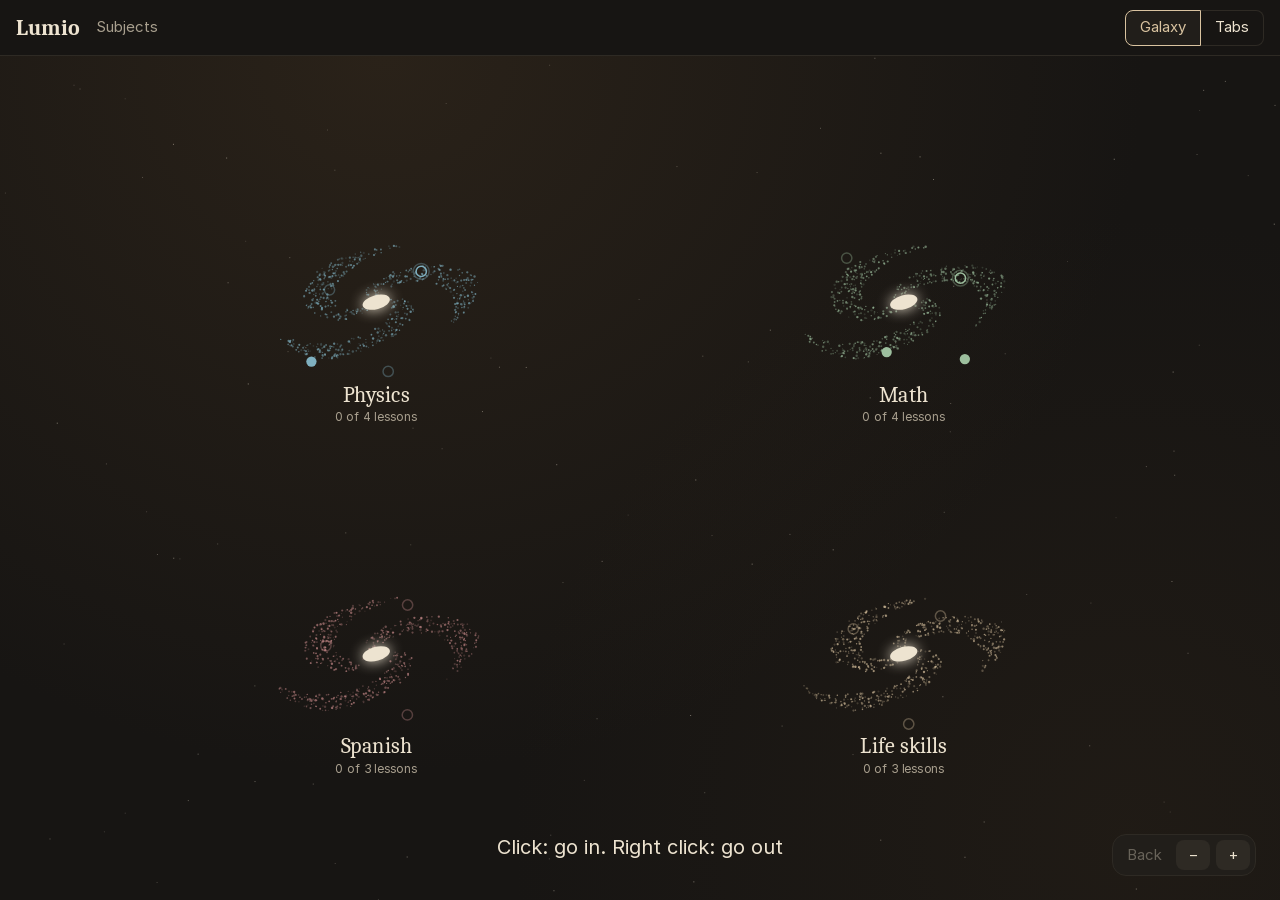
==== v2/index.html @ c0ade32c "v2: video-match galaxy, tabs rows, subject header Galaxy: 650-speck tilted spiral dust, glowing ink " ====
<!doctype html>
<html lang="en">
<head>
<meta charset="utf-8">
<meta name="viewport" content="width=device-width,initial-scale=1">
<title>Lumio</title>
<link rel="preconnect" href="https://fonts.googleapis.com">
<link rel="preconnect" href="https://fonts.gstatic.com" crossorigin>
<link rel="stylesheet" href="https://fonts.googleapis.com/css2?family=Caladea:wght@400;700&family=Inter:wght@400;500;600&display=swap">
<link rel="stylesheet" href="css/tokens.css">
</head>
<body data-view="galaxy">
<header id="bar">
  <span class="word">Lumio</span>
  <button id="back" type="button"></button>
  <span id="crumb"></span>
  <div id="toggle" role="group"><button type="button" data-v="galaxy"></button><button type="button" data-v="tabs"></button></div>
</header>
<main id="main">
  <div id="stage"><canvas id="cv" role="img"></canvas><div id="ghead" hidden></div>
    <div id="ctl"><button id="cback" type="button"></button><button id="zout" type="button">−</button><button id="zin" type="button">+</button></div><div id="hint"></div></div>
  <nav id="tabs"></nav>
  <section id="lesson"></section>
</main>
<nav id="tabbar"></nav>
<script src="js/physics.js"></script>
<script src="js/shell.js"></script>
<script src="js/ui.js"></script>
<script src="js/galaxy.js"></script>
<script src="js/camera.js"></script>
<script src="js/loader.js"></script>
<script src="js/tabs.js"></script>
</body>
</html>
---- v2/css/tokens.css ----
:root{
  --bg:#171513;--card:#211E1A;--line:#2E2A24;--ink:#EDE3D0;--muted:#A89F8E;--tan:#D9C3A0;
  --lumens:#FF6A13;--moon:#A78BFA;
  --bg-hi:#2A2219;--glow:#3A2C1C;
  --physics:#7FB0C0;--math:#9DBF9E;--spanish:#C98B8B;--life:#D9C3A0;
  --r1:8px;--r2:12px;--r3:20px;--t:.3s;
  --head:'Caladea',Georgia,serif;--ui:'Inter',system-ui,-apple-system,'Segoe UI',sans-serif;
  --mono:ui-monospace,'SF Mono',Menlo,Consolas,monospace;
  color-scheme:dark;
}
*{box-sizing:border-box;margin:0}
html,body{height:100%}
body{background:var(--bg);color:var(--ink);font:400 15px/1.5 var(--ui);display:flex;flex-direction:column;overflow:hidden}
button{font:inherit;color:inherit;cursor:pointer}
:focus-visible{outline:2px solid var(--tan);outline-offset:2px}
#bar{height:56px;flex:none;display:flex;align-items:center;gap:12px;padding:0 16px;border-bottom:1px solid var(--line);position:relative;z-index:3;background:var(--bg)}
.word{font:700 22px var(--head);margin-right:4px}
#back,#toggle button{height:36px;padding:0 14px;background:transparent;border:1px solid var(--line);border-radius:var(--r1);color:var(--ink);transition:opacity var(--t)}
#back:disabled{opacity:.35;cursor:default}
#crumb{flex:1;min-width:0;color:var(--muted);white-space:nowrap;overflow:hidden;text-overflow:ellipsis}
#toggle{display:flex}
#toggle button:first-child{border-radius:var(--r1) 0 0 var(--r1)}
#toggle button:last-child{border-radius:0 var(--r1) var(--r1) 0;border-left:0}
#toggle button[aria-pressed=true]{background:var(--card);color:var(--tan);border-color:var(--tan)}
#toggle button[aria-pressed=true]+button{border-left:0}
#main{flex:1;position:relative;min-height:0}
#stage,#tabs,#lesson{position:absolute;inset:0}
#stage{background:radial-gradient(circle at 88% 92%,color-mix(in srgb,var(--glow) 25%,transparent),transparent 45%),radial-gradient(ellipse at 30% 0%,var(--bg-hi),var(--bg) 60%)}
#cv{position:absolute;inset:0;width:100%;height:100%;display:block;transition:opacity .25s}
#hint{position:absolute;left:0;right:0;bottom:40px;text-align:center;color:var(--ink);font-size:20px;line-height:1.3;opacity:0;pointer-events:none;transition:opacity var(--t)}
#hint.on{opacity:1}
#ghead{position:absolute;top:24px;left:80px;right:80px;display:flex;justify-content:space-between;align-items:flex-start;gap:16px;pointer-events:none}
#ghead[hidden],body[data-view=galaxy]:not([data-level=planet]) #back{display:none}
#ghead button{pointer-events:auto}
.head{min-width:0;flex:1}.head small{display:block;color:var(--muted);font-size:14px}
.head h2{font:400 64px/1.1 var(--head);color:var(--c);overflow-wrap:anywhere}
.pbar{width:280px;max-width:100%;height:3px;background:var(--line);border-radius:2px;margin-top:10px}.pbar i{display:block;height:100%;background:var(--c);border-radius:2px}
.cnt{font-size:12px;color:var(--muted);margin-top:8px}
#ctl{position:absolute;right:24px;bottom:24px;display:flex;align-items:center;gap:6px;padding:5px 5px 5px 14px;background:var(--card);border:1px solid var(--line);border-radius:14px}
#ctl button{height:30px;min-width:34px;background:var(--line);border:0;border-radius:var(--r1);color:var(--ink)}
#ctl #cback{background:none;padding:0 8px 0 0;min-width:0}#ctl button:disabled{opacity:.35;cursor:default}
.btn-primary.sm{height:44px;padding:0 18px;font-size:15px;flex:none}
body[data-view=galaxy] #tabs,body[data-view=tabs] #stage{display:none}
#tabs{overflow:auto;padding:24px 16px}
.list{max-width:560px;margin:0 auto;display:flex;flex-direction:column}
.list>h2{font:400 44px var(--head);margin-bottom:12px}
.thead{display:flex;gap:12px;align-items:flex-start;margin-bottom:16px}.thead .head h2{font-size:44px}.thead canvas{width:110px;height:110px;flex:none}
.row{display:flex;align-items:center;gap:14px;height:48px;padding:0 4px;background:none;border:0;border-bottom:1px solid var(--line);border-radius:0;text-align:left;width:100%}
.row.dim{opacity:.4}.row .ix{width:20px;color:var(--muted);font-size:14px}
.row .n{flex:1;font-weight:500;font-size:16px}.row .v{font-size:13px;color:var(--muted)}
.spk{display:flex;gap:3px}.spk svg{width:10px;height:10px;fill:none;stroke:var(--tan);stroke-width:.12}.spk svg.on{fill:var(--tan)}
.list .btn-primary{width:100%;margin-top:20px}
#tabbar{display:none;flex:none;height:56px;padding:6px 8px;gap:4px;border-top:1px solid var(--line)}
#tabbar button{flex:1;background:none;border:0;border-radius:10px;color:var(--muted);font-size:13px}
#tabbar [aria-current=page]{background:var(--card);color:var(--ink)}#tabbar button:disabled{opacity:.4;cursor:default}
#lesson{background:var(--bg);overflow:auto;opacity:0;visibility:hidden;transition:opacity var(--t),visibility 0s var(--t)}
#lesson.on{opacity:1;visibility:visible;transition:opacity var(--t)}
.lesson-in{max-width:560px;margin:0 auto;padding:48px 16px;display:flex;flex-direction:column;gap:20px}
.lesson-in h1{font:400 40px/1.15 var(--head)}
.lesson-in p{color:var(--muted)}
.btn-primary{height:60px;padding:0 28px;background:transparent;border:1px solid var(--c);border-radius:var(--r2);color:var(--c);font-weight:500;font-size:16px;transition:transform .25s,opacity .25s}
.btn-primary:focus-visible{outline-color:var(--c)}
@media (hover:hover){.btn-primary:hover{opacity:.8}}
.btn-primary:active{transform:scale(.98)}
@media (max-width:699px){.word{display:none}.lesson-in h1{font-size:32px}#tabbar{display:flex}#ghead{left:16px;right:16px;flex-direction:column}.head h2{font-size:40px}#hint{font-size:16px;bottom:72px}}
@media (prefers-reduced-motion:reduce){.btn-primary:active{transform:none}}
.lab-cv{display:block;width:100%;height:300px;border:1px solid var(--line);border-radius:var(--r2);background:var(--card);touch-action:none}
.formula{font:700 24px/1.3 var(--head);text-align:center;overflow-wrap:anywhere}
.sl{display:grid;grid-template-columns:24px 1fr 64px;align-items:center;gap:12px;min-height:44px}
.sl b{font:600 15px var(--mono)}.sl output{font:13px var(--mono);color:var(--muted);text-align:right}
.sl input{width:100%;accent-color:var(--c)}
.chips{display:flex;flex-wrap:wrap;gap:8px}
.chip{height:40px;padding:0 14px;background:transparent;border:1px solid var(--line);border-radius:var(--r1);color:var(--ink);transition:opacity .25s}
@media (hover:hover){.chip:hover{opacity:.75}}
.tiles{display:grid;grid-template-columns:1fr 1fr;gap:8px}
.tile{background:var(--card);border:1px solid var(--line);border-radius:var(--r2);padding:10px 12px;min-width:0}
.tile small{display:block;color:var(--muted);font-size:12px}.tile b{font:500 14px var(--mono);overflow-wrap:anywhere}
.quest{padding:12px 14px;border:1px solid var(--line);border-radius:var(--r2);color:var(--muted);transition:color .3s,border-color .3s}
.quest.done{border-color:var(--c);color:var(--c)}
.badge{align-self:center;padding:4px 12px;border:1px solid var(--c);border-radius:var(--r1);color:var(--c);font:500 14px var(--mono);transition:opacity .3s}
.badge:empty{opacity:0}
.eq{font:700 36px/1.2 var(--head);text-align:center;padding:28px 12px;background:var(--card);border:1px solid var(--line);border-radius:var(--r3);overflow-wrap:anywhere}
.eq small{display:block;font:400 15px var(--ui);color:var(--muted);margin-top:10px}
.dots{display:flex;gap:8px;justify-content:center}.dots i{width:10px;height:10px;border-radius:50%;border:1px solid var(--line)}
.dots i.cur{border-color:var(--ink)}.dots i.ok{background:var(--c);border-color:var(--c)}.dots i.no{background:var(--spanish);border-color:var(--spanish)}
.ans{display:flex;gap:8px}.ans input{flex:1;min-width:0;height:48px;padding:0 14px;background:var(--card);border:1px solid var(--line);border-radius:var(--r2);color:var(--ink);font:500 18px var(--mono)}
.fb{min-height:1.5em}.fb.ok{color:var(--c)}.fb.no{color:var(--spanish)}
@font-face{font-family:Caladea;src:url(../fonts/Caladea-Regular.ttf);font-weight:400;font-display:swap}
@font-face{font-family:Caladea;src:url(../fonts/Caladea-Bold.ttf);font-weight:700;font-display:swap}
@font-face{font-family:Inter;src:url(../fonts/Inter-Regular.woff2);font-weight:400;font-display:swap}
@font-face{font-family:Inter;src:url(../fonts/Inter-Medium.woff2);font-weight:500;font-display:swap}
@font-face{font-family:Inter;src:url(../fonts/Inter-SemiBold.woff2);font-weight:600;font-display:swap}
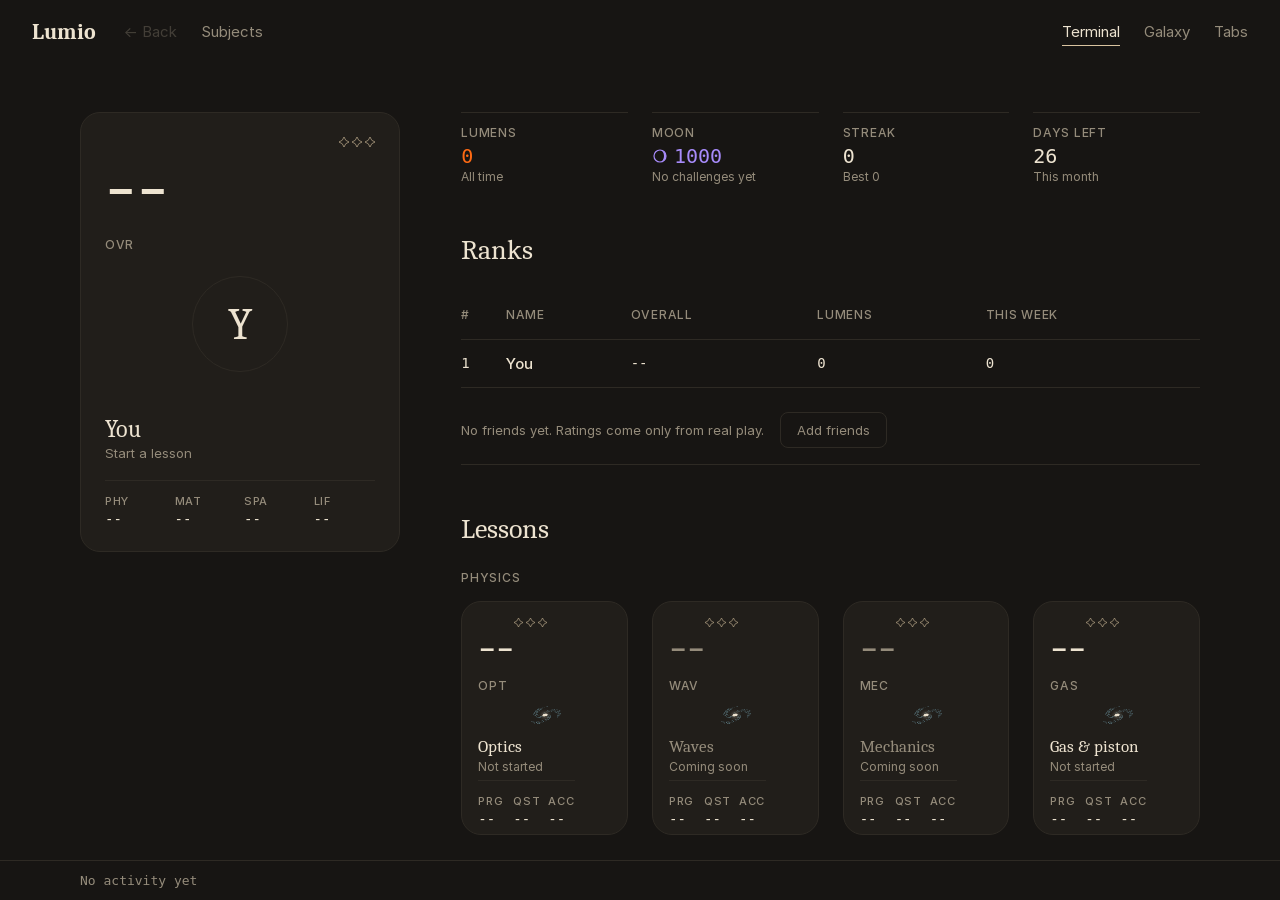
==== commit 3a53e707: "v2: terminal view + real-play ratings (lumio2_stats, ctx.report/award in 5 lessons) Co-Authored-By: " ====
--- a/v2/index.html
+++ b/v2/index.html
@@ -9,17 +9,18 @@
 <link rel="stylesheet" href="https://fonts.googleapis.com/css2?family=Caladea:wght@400;700&family=Inter:wght@400;500;600&display=swap">
 <link rel="stylesheet" href="css/tokens.css">
 </head>
-<body data-view="galaxy">
+<body data-view="terminal">
 <header id="bar">
   <span class="word">Lumio</span>
   <button id="back" type="button"></button>
   <span id="crumb"></span>
-  <div id="toggle" role="group"><button type="button" data-v="galaxy"></button><button type="button" data-v="tabs"></button></div>
+  <div id="toggle" role="group"><button type="button" data-v="terminal"></button><button type="button" data-v="galaxy"></button><button type="button" data-v="tabs"></button></div>
 </header>
 <main id="main">
   <div id="stage"><canvas id="cv" role="img"></canvas><div id="ghead" hidden></div>
     <div id="ctl"><button id="cback" type="button"></button><button id="zout" type="button">−</button><button id="zin" type="button">+</button></div><div id="hint"></div></div>
   <nav id="tabs"></nav>
+  <section id="term"></section>
   <section id="lesson"></section>
 </main>
 <nav id="tabbar"></nav>
@@ -30,5 +31,7 @@
 <script src="js/camera.js"></script>
 <script src="js/loader.js"></script>
 <script src="js/tabs.js"></script>
+<script src="js/rating.js"></script>
+<script src="js/terminal.js"></script>
 </body>
 </html>
--- a/v2/css/tokens.css
+++ b/v2/css/tokens.css
@@ -90,3 +90,99 @@
 @font-face{font-family:Inter;src:url(../fonts/Inter-Regular.woff2);font-weight:400;font-display:swap}
 @font-face{font-family:Inter;src:url(../fonts/Inter-Medium.woff2);font-weight:500;font-display:swap}
 @font-face{font-family:Inter;src:url(../fonts/Inter-SemiBold.woff2);font-weight:600;font-display:swap}
+/* ===== open: borderless chrome, 8/16/24/32/48 scale, hairlines, softer secondary (AA >=4.7:1) ===== */
+:root{--s1:8px;--s2:16px;--s3:24px;--s4:32px;--s5:48px;--muted:#958C7B}
+#bar{height:64px;gap:var(--s3);padding:0 var(--s4);border-bottom:0}
+#back,#toggle button,#ctl button,#tabbar button{height:44px;padding:0;background:none;border:0;border-radius:0;color:var(--muted);transition:color var(--t)}
+#toggle{gap:var(--s3)}
+#toggle button[aria-pressed=true],#tabbar [aria-current=page]{background:none;color:var(--ink);text-decoration:underline 1px var(--tan);text-underline-offset:8px}
+@media (hover:hover){#back:not(:disabled):hover,#toggle button:hover,#ctl button:not(:disabled):hover,#tabbar button:not(:disabled):hover{color:var(--ink)}}
+#ghead{top:var(--s5)}
+.pbar{margin-top:var(--s2)}.cnt{margin-top:var(--s1)}
+#ctl{right:var(--s4);bottom:var(--s4);gap:var(--s3);padding:0;background:none;border:0;border-radius:0;text-shadow:0 0 12px var(--bg)}
+#ctl button{min-width:24px;font-size:20px}#ctl #cback{padding:0;font-size:15px}
+#tabs{padding:var(--s5) var(--s3)}
+.list,.lesson-in{max-width:62ch}
+.list>h2{margin-bottom:var(--s4)}
+.thead{gap:var(--s3);margin-bottom:var(--s4)}
+.row{height:64px;gap:var(--s3);padding:0}
+.row.dim{opacity:1}.row.dim .n{color:var(--muted);font-weight:400}
+.list .btn-primary{margin-top:var(--s5)}
+#tabbar{height:64px;padding:0 var(--s2);gap:var(--s2);border-top:0}
+.lesson-in{padding:var(--s5) var(--s3) 96px;gap:var(--s4)}
+.lab-cv{margin:var(--s2) 0;border:0;border-top:1px solid var(--line);border-bottom:1px solid var(--line);border-radius:0;background:none}
+.sl{gap:var(--s2);min-height:48px}
+.chip{padding:0;border:0;border-bottom:1px solid var(--line);border-radius:0}
+.chips{gap:var(--s1) var(--s3)}
+.tiles{gap:var(--s3) var(--s4)}
+.tile{padding:var(--s1) 0 0;background:none;border:0;border-top:1px solid var(--line);border-radius:0}
+.quest{padding:var(--s1) 0 var(--s1) var(--s2);border:0;border-left:1px solid var(--line);border-radius:0}
+.quest.done{border-left-color:var(--c)}
+.badge{padding:0;border:0}
+.eq{padding:var(--s4) 0;background:none;border:0}
+.ans{gap:var(--s2)}.ans input{padding:0 var(--s1);background:none;border:0;border-bottom:1px solid var(--line);border-radius:0}
+.ans input:focus{border-bottom-color:var(--tan)}
+@media (max-width:699px){#bar{padding:0 var(--s2);gap:var(--s2)}#ghead{top:var(--s3)}#ctl{right:var(--s2);bottom:var(--s2)}#tabs{padding:var(--s4) var(--s2)}.lesson-in{padding:var(--s4) var(--s2) var(--s5)}.row{height:56px}}
+@media (prefers-reduced-motion:reduce){#back,#toggle button,#ctl button,#tabbar button{transition:none}}
+/* ===== terminal: player card, meters, rankings, lesson cards, ticker ===== */
+#term{position:absolute;inset:0;display:none;overflow:auto;flex-direction:column;background:var(--bg);padding:var(--s5) 80px 0}
+body[data-view=terminal] #term{display:flex}
+body[data-view=terminal] #stage,body[data-view=terminal] #tabs{display:none}
+.t-in{width:100%;max-width:1120px;margin:0 auto;display:grid;grid-template-columns:repeat(12,minmax(0,1fr));gap:var(--s3);padding-bottom:var(--s5)}
+.pcard{grid-column:1/5;align-self:start;max-width:320px;height:440px}
+.t-right{grid-column:5/13;min-width:0}
+#term h2{font:400 28px/1.2 var(--head);margin:var(--s5) 0 var(--s3)}
+#term h4,#term small,.ranks th{font:500 12px var(--ui);text-transform:uppercase;letter-spacing:.06em;color:var(--muted)}
+#term h4{margin:var(--s3) 0 var(--s2)}
+.meters{display:grid;grid-template-columns:repeat(4,minmax(0,1fr));gap:var(--s3)}
+.meter{border-top:1px solid var(--line);padding-top:var(--s1);min-width:0}
+.meter b{display:flex;align-items:center;gap:6px;font:500 20px var(--mono);font-variant-numeric:tabular-nums}
+.meter b.lum{color:var(--lumens)}.meter b.moon{color:var(--moon)}
+.meter p{font-size:12px;color:var(--muted)}.mph{width:16px;height:16px}
+.card{position:relative;display:flex;flex-direction:column;background:var(--card);border:1px solid var(--line);border-radius:var(--r3);padding:var(--s3);text-align:left;color:var(--ink);min-width:0}
+.card.t1{border-color:var(--tan)}
+.card.t2{border-color:var(--c);background:color-mix(in srgb,var(--c) 10%,var(--card))}
+.ctop{display:flex;justify-content:space-between;align-items:flex-start}
+.ov b{display:block;font:400 96px/1 var(--head);font-variant-numeric:tabular-nums}
+.ov small{display:block;margin-top:4px}
+.card h3{font:400 24px/1.2 var(--head);overflow-wrap:anywhere;margin-top:auto}
+.csub{font-size:13px;color:var(--muted);min-height:1.5em}
+.cstats{display:grid;grid-template-columns:repeat(3,minmax(0,1fr));gap:var(--s1);border-top:1px solid var(--line);padding-top:var(--s1);margin-top:var(--s2)}
+.pcard .cstats{grid-template-columns:repeat(4,minmax(0,1fr))}
+.cstats small{font-size:11px!important}.cstats b{display:block;font:500 14px var(--mono);font-variant-numeric:tabular-nums}
+.mono{width:96px;height:96px;border-radius:50%;border:1px solid var(--line);display:grid;place-items:center;font:400 44px var(--head);margin:var(--s3) auto}
+.lgrid{display:grid;grid-template-columns:repeat(4,minmax(0,1fr));gap:var(--s3)}
+.lcard{aspect-ratio:200/280;padding:var(--s2);overflow:hidden;cursor:pointer;transition:opacity var(--t),transform .4s}
+.lcard .ov b{font-size:56px}.lcard canvas{width:36px;height:36px;margin:4px auto}
+.lcard h3{font-size:17px}.lcard .csub{font-size:12px}.lcard.lock .ov b,.lcard.lock h3{color:var(--muted)}
+.lcard .cstats{margin-top:4px}.lcard .spk svg{width:9px;height:9px}
+@media (hover:hover){.lcard:hover{opacity:.85}}
+.lcard.pop{animation:pop 1.2s ease-out}
+@keyframes pop{0%{opacity:.4;transform:translateY(8px)}30%{opacity:1;transform:none}}
+.ranks{width:100%;border-collapse:collapse;font-variant-numeric:tabular-nums}
+.ranks th,.ranks td{text-align:left;padding:0 var(--s1) 0 0;height:48px;border-bottom:1px solid var(--line);white-space:nowrap}
+.ranks td{font:400 14px var(--mono)}.ranks td:nth-child(2){font:500 15px var(--ui)}
+.ranks .nof td{white-space:normal;color:var(--muted);font:400 13px var(--ui);padding:var(--s2) 0}
+.ranks .nof span{margin-right:var(--s2)}
+.outline{height:36px;padding:0 var(--s2);background:none;border:1px solid var(--line);border-radius:var(--r1);color:var(--muted);margin-top:var(--s1)}
+.outline:disabled{cursor:default}
+.tick{list-style:none;padding:0;font:400 13px var(--mono);color:var(--muted)}
+#term>.tick{position:sticky;bottom:0;margin:auto -80px 0;height:40px;flex:none;display:flex;align-items:center;gap:var(--s4);padding:0 80px;border-top:1px solid var(--line);background:var(--bg);overflow:hidden;white-space:nowrap}
+#term>.tick li{flex:none;max-width:40%;overflow:hidden;text-overflow:ellipsis}
+.tick-m{display:none}
+@media (max-width:699px){
+ #toggle [data-v=galaxy]{display:none}
+ #term{padding:var(--s3) var(--s2) 96px}
+ .t-in{display:flex;flex-direction:column;padding-bottom:0}
+ .pcard{align-self:stretch;max-width:none;height:200px;display:grid;grid-template-columns:auto 1fr auto;grid-template-rows:auto auto 1fr auto;column-gap:var(--s2);padding:var(--s2)}
+ .pcard .ctop{display:contents}.pcard .ov{grid-row:1/4}.pcard .ov b{font-size:72px}.pcard .spk{grid-column:3;grid-row:1}
+ .pcard .mono{display:none}.pcard h3{grid-column:2;grid-row:1;margin:0;align-self:end}.pcard .csub{grid-column:2/4;grid-row:2}
+ .pcard .cstats{grid-column:1/4;grid-row:4}
+ #term h2{font-size:24px}
+ .meters{grid-template-columns:1fr 1fr;gap:var(--s2) var(--s3)}
+ .tick-m{display:block;margin-top:var(--s3)}.tick-m li{height:40px;line-height:40px;border-bottom:1px solid var(--line);overflow:hidden;text-overflow:ellipsis;white-space:nowrap}
+ #term>.tick{display:none}
+ .ranks th,.ranks td{height:56px}.ranks th{font-size:11px}
+ .lgrid{grid-template-columns:1fr 1fr}
+}
+@media (prefers-reduced-motion:reduce){.lcard{transition:none}.lcard.pop{animation:none}}
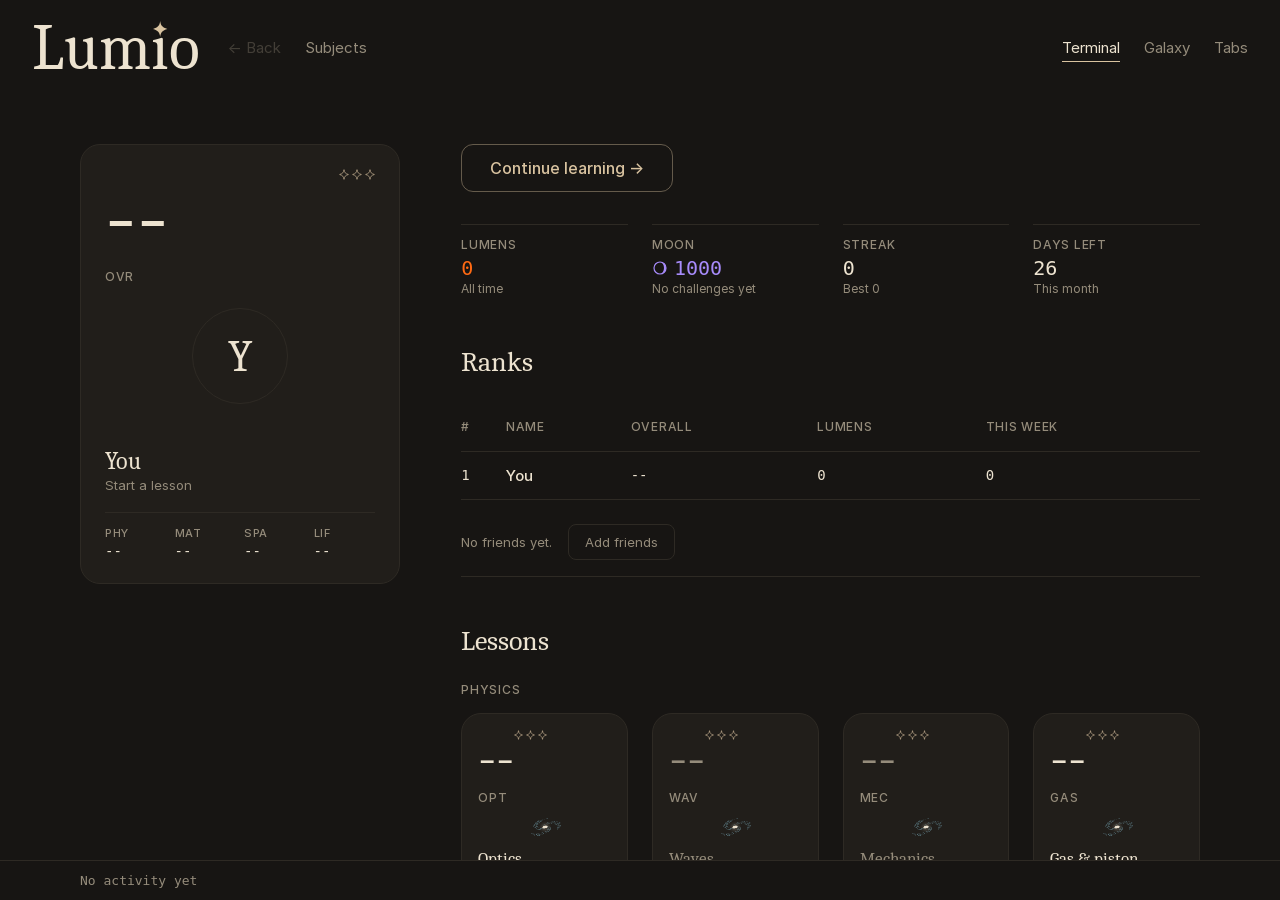
==== commit a2e9caf8: "v2: Caladea wordmark with tan sparkle i-dot, sparkle rating icon, sparkle favicon, Home 'Continue le" ====
--- a/v2/index.html
+++ b/v2/index.html
@@ -4,6 +4,7 @@
 <meta charset="utf-8">
 <meta name="viewport" content="width=device-width,initial-scale=1">
 <title>Lumio</title>
+<link rel="icon" type="image/svg+xml" href="data:image/svg+xml,%3Csvg xmlns=%27http://www.w3.org/2000/svg%27 viewBox=%270 0 64 70%27%3E%3Cpath d=%27M32%204%20C34%2022%2041%2029%2060%2035%20C41%2041%2034%2048%2032%2066%20C30%2048%2023%2041%204%2035%20C23%2029%2030%2022%2032%204%20Z%27 fill=%27%23D9C3A0%27/%3E%3C/svg%3E">
 <link rel="preconnect" href="https://fonts.googleapis.com">
 <link rel="preconnect" href="https://fonts.gstatic.com" crossorigin>
 <link rel="stylesheet" href="https://fonts.googleapis.com/css2?family=Caladea:wght@400;700&family=Inter:wght@400;500;600&display=swap">
@@ -11,7 +12,7 @@
 </head>
 <body data-view="terminal">
 <header id="bar">
-  <span class="word">Lumio</span>
+  <span class="word" role="img" aria-label="Lumio"><span aria-hidden="true">Lum<svg viewBox="0 0 64 70"><path d="M32 4 C34 22 41 29 60 35 C41 41 34 48 32 66 C30 48 23 41 4 35 C23 29 30 22 32 4 Z"/></svg>ıo</span></span>
   <button id="back" type="button"></button>
   <span id="crumb"></span>
   <div id="toggle" role="group"><button type="button" data-v="terminal"></button><button type="button" data-v="galaxy"></button><button type="button" data-v="tabs"></button></div>
--- a/v2/css/tokens.css
+++ b/v2/css/tokens.css
@@ -14,7 +14,8 @@
 button{font:inherit;color:inherit;cursor:pointer}
 :focus-visible{outline:2px solid var(--tan);outline-offset:2px}
 #bar{height:56px;flex:none;display:flex;align-items:center;gap:12px;padding:0 16px;border-bottom:1px solid var(--line);position:relative;z-index:3;background:var(--bg)}
-.word{font:700 22px var(--head);margin-right:4px}
+.word{font:400 64px/1 var(--head);margin-right:4px;white-space:nowrap}
+.word svg{display:inline-block;width:.256em;height:.28em;vertical-align:.483em;margin:0 -.27em 0 .014em;fill:var(--tan)}
 #back,#toggle button{height:36px;padding:0 14px;background:transparent;border:1px solid var(--line);border-radius:var(--r1);color:var(--ink);transition:opacity var(--t)}
 #back:disabled{opacity:.35;cursor:default}
 #crumb{flex:1;min-width:0;color:var(--muted);white-space:nowrap;overflow:hidden;text-overflow:ellipsis}
@@ -48,7 +49,7 @@
 .row{display:flex;align-items:center;gap:14px;height:48px;padding:0 4px;background:none;border:0;border-bottom:1px solid var(--line);border-radius:0;text-align:left;width:100%}
 .row.dim{opacity:.4}.row .ix{width:20px;color:var(--muted);font-size:14px}
 .row .n{flex:1;font-weight:500;font-size:16px}.row .v{font-size:13px;color:var(--muted)}
-.spk{display:flex;gap:3px}.spk svg{width:10px;height:10px;fill:none;stroke:var(--tan);stroke-width:.12}.spk svg.on{fill:var(--tan)}
+.spk{display:flex;gap:3px}.spk svg{width:10px;height:11px;fill:none;stroke:var(--tan);stroke-width:4}.spk svg.on{fill:var(--tan)}
 .list .btn-primary{width:100%;margin-top:20px}
 #tabbar{display:none;flex:none;height:56px;padding:6px 8px;gap:4px;border-top:1px solid var(--line)}
 #tabbar button{flex:1;background:none;border:0;border-radius:10px;color:var(--muted);font-size:13px}
@@ -62,7 +63,7 @@
 .btn-primary:focus-visible{outline-color:var(--c)}
 @media (hover:hover){.btn-primary:hover{opacity:.8}}
 .btn-primary:active{transform:scale(.98)}
-@media (max-width:699px){.word{display:none}.lesson-in h1{font-size:32px}#tabbar{display:flex}#ghead{left:16px;right:16px;flex-direction:column}.head h2{font-size:40px}#hint{font-size:16px;bottom:72px}}
+@media (max-width:699px){.word{font-size:36px}.lesson-in h1{font-size:32px}#tabbar{display:flex}#ghead{left:16px;right:16px;flex-direction:column}.head h2{font-size:40px}#hint{font-size:16px;bottom:72px}}
 @media (prefers-reduced-motion:reduce){.btn-primary:active{transform:none}}
 .lab-cv{display:block;width:100%;height:300px;border:1px solid var(--line);border-radius:var(--r2);background:var(--card);touch-action:none}
 .formula{font:700 24px/1.3 var(--head);text-align:center;overflow-wrap:anywhere}
@@ -92,7 +93,7 @@
 @font-face{font-family:Inter;src:url(../fonts/Inter-SemiBold.woff2);font-weight:600;font-display:swap}
 /* ===== open: borderless chrome, 8/16/24/32/48 scale, hairlines, softer secondary (AA >=4.7:1) ===== */
 :root{--s1:8px;--s2:16px;--s3:24px;--s4:32px;--s5:48px;--muted:#958C7B}
-#bar{height:64px;gap:var(--s3);padding:0 var(--s4);border-bottom:0}
+#bar{height:96px;gap:var(--s3);padding:0 var(--s4);border-bottom:0}
 #back,#toggle button,#ctl button,#tabbar button{height:44px;padding:0;background:none;border:0;border-radius:0;color:var(--muted);transition:color var(--t)}
 #toggle{gap:var(--s3)}
 #toggle button[aria-pressed=true],#tabbar [aria-current=page]{background:none;color:var(--ink);text-decoration:underline 1px var(--tan);text-underline-offset:8px}
@@ -119,10 +120,12 @@
 .quest{padding:var(--s1) 0 var(--s1) var(--s2);border:0;border-left:1px solid var(--line);border-radius:0}
 .quest.done{border-left-color:var(--c)}
 .badge{padding:0;border:0}
+.btn-primary{height:48px;border-color:color-mix(in srgb,var(--c) 40%,transparent)}
+.t-right>.btn-primary{margin-bottom:var(--s4)}
 .eq{padding:var(--s4) 0;background:none;border:0}
 .ans{gap:var(--s2)}.ans input{padding:0 var(--s1);background:none;border:0;border-bottom:1px solid var(--line);border-radius:0}
 .ans input:focus{border-bottom-color:var(--tan)}
-@media (max-width:699px){#bar{padding:0 var(--s2);gap:var(--s2)}#ghead{top:var(--s3)}#ctl{right:var(--s2);bottom:var(--s2)}#tabs{padding:var(--s4) var(--s2)}.lesson-in{padding:var(--s4) var(--s2) var(--s5)}.row{height:56px}}
+@media (max-width:699px){#bar{height:64px;padding:0 var(--s2);gap:var(--s2)}#ghead{top:var(--s3)}#ctl{right:var(--s2);bottom:var(--s2)}#tabs{padding:var(--s4) var(--s2)}.lesson-in{padding:var(--s4) var(--s2) var(--s5)}.row{height:56px}}
 @media (prefers-reduced-motion:reduce){#back,#toggle button,#ctl button,#tabbar button{transition:none}}
 /* ===== terminal: player card, meters, rankings, lesson cards, ticker ===== */
 #term{position:absolute;inset:0;display:none;overflow:auto;flex-direction:column;background:var(--bg);padding:var(--s5) 80px 0}
@@ -155,7 +158,7 @@
 .lcard{aspect-ratio:200/280;padding:var(--s2);overflow:hidden;cursor:pointer;transition:opacity var(--t),transform .4s}
 .lcard .ov b{font-size:56px}.lcard canvas{width:36px;height:36px;margin:4px auto}
 .lcard h3{font-size:17px}.lcard .csub{font-size:12px}.lcard.lock .ov b,.lcard.lock h3{color:var(--muted)}
-.lcard .cstats{margin-top:4px}.lcard .spk svg{width:9px;height:9px}
+.lcard .cstats{margin-top:4px}.lcard .spk svg{width:9px;height:10px}
 @media (hover:hover){.lcard:hover{opacity:.85}}
 .lcard.pop{animation:pop 1.2s ease-out}
 @keyframes pop{0%{opacity:.4;transform:translateY(8px)}30%{opacity:1;transform:none}}
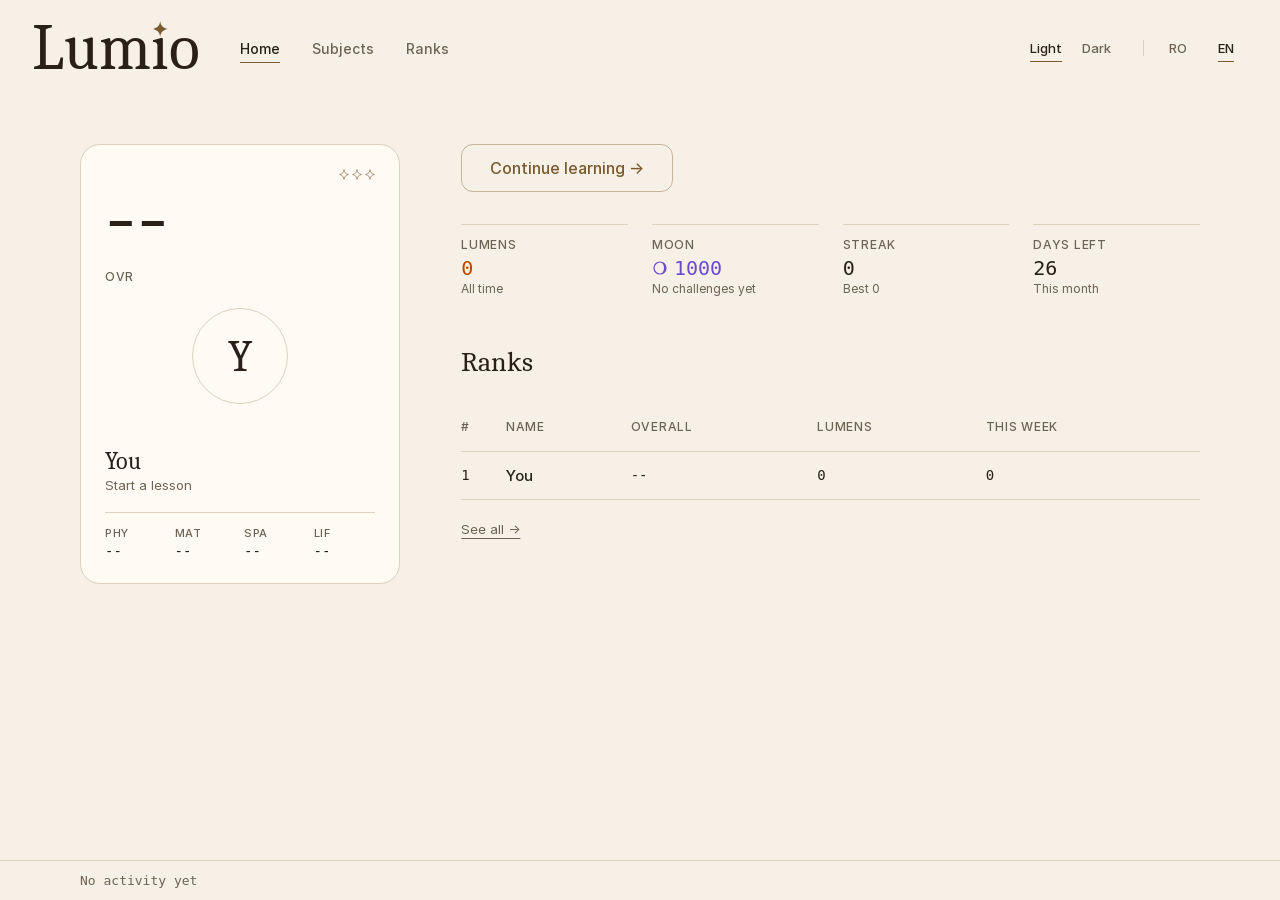
==== commit da264789: "v2 nav+themes: Home | Subjects | Ranks tabs, text toggles Galaxy/Tabs, Light/Dark, RO/EN saved (lumi" ====
--- a/v2/index.html
+++ b/v2/index.html
@@ -5,23 +5,29 @@
 <meta name="viewport" content="width=device-width,initial-scale=1">
 <title>Lumio</title>
 <link rel="icon" type="image/svg+xml" href="data:image/svg+xml,%3Csvg xmlns=%27http://www.w3.org/2000/svg%27 viewBox=%270 0 64 70%27%3E%3Cpath d=%27M32%204%20C34%2022%2041%2029%2060%2035%20C41%2041%2034%2048%2032%2066%20C30%2048%2023%2041%204%2035%20C23%2029%2030%2022%2032%204%20Z%27 fill=%27%23D9C3A0%27/%3E%3C/svg%3E">
+<script>try{var t=localStorage.getItem('lumio2_theme'),g=localStorage.getItem('lumio2_lang');if(t==='light'||t==='dark')document.documentElement.dataset.theme=t;if(g==='ro'||g==='en')document.documentElement.lang=g}catch(e){}</script>
 <link rel="preconnect" href="https://fonts.googleapis.com">
 <link rel="preconnect" href="https://fonts.gstatic.com" crossorigin>
 <link rel="stylesheet" href="https://fonts.googleapis.com/css2?family=Caladea:wght@400;700&family=Inter:wght@400;500;600&display=swap">
 <link rel="stylesheet" href="css/tokens.css">
 </head>
-<body data-view="terminal">
+<body data-tab="home" data-view="galaxy">
 <header id="bar">
   <span class="word" role="img" aria-label="Lumio"><span aria-hidden="true">Lum<svg viewBox="0 0 64 70"><path d="M32 4 C34 22 41 29 60 35 C41 41 34 48 32 66 C30 48 23 41 4 35 C23 29 30 22 32 4 Z"/></svg>ıo</span></span>
   <button id="back" type="button"></button>
   <span id="crumb"></span>
-  <div id="toggle" role="group"><button type="button" data-v="terminal"></button><button type="button" data-v="galaxy"></button><button type="button" data-v="tabs"></button></div>
+  <nav id="top"><button type="button" data-t="home"></button><button type="button" data-t="subjects"></button><button type="button" data-t="ranks"></button></nav>
+  <span class="sp"></span>
+  <div id="gview" class="grp" role="group"><button type="button" data-v="galaxy"></button><button type="button" data-v="tabs"></button></div>
+  <div id="gtheme" class="grp" role="group"><button type="button" data-th="light"></button><button type="button" data-th="dark"></button></div>
+  <div id="glang" class="grp" role="group"><button type="button" data-lg="ro">RO</button><button type="button" data-lg="en">EN</button></div>
 </header>
 <main id="main">
   <div id="stage"><canvas id="cv" role="img"></canvas><div id="ghead" hidden></div>
     <div id="ctl"><button id="cback" type="button"></button><button id="zout" type="button">−</button><button id="zin" type="button">+</button></div><div id="hint"></div></div>
   <nav id="tabs"></nav>
   <section id="term"></section>
+  <section id="ranks"></section>
   <section id="lesson"></section>
 </main>
 <nav id="tabbar"></nav>
--- a/v2/css/tokens.css
+++ b/v2/css/tokens.css
@@ -1,6 +1,7 @@
 :root{
   --bg:#171513;--card:#211E1A;--line:#2E2A24;--ink:#EDE3D0;--muted:#A89F8E;--tan:#D9C3A0;
-  --lumens:#FF6A13;--moon:#A78BFA;
+  --lumens:#FF6A13;--moon:#A78BFA;--lumens-text:#FF6A13;--moon-text:#A78BFA;
+  --sky:#EDE3D0;--sky-a:1;--core-glow:#EDE3D0;
   --bg-hi:#2A2219;--glow:#3A2C1C;
   --physics:#7FB0C0;--math:#9DBF9E;--spanish:#C98B8B;--life:#D9C3A0;
   --r1:8px;--r2:12px;--r3:20px;--t:.3s;
@@ -16,14 +17,9 @@
 #bar{height:56px;flex:none;display:flex;align-items:center;gap:12px;padding:0 16px;border-bottom:1px solid var(--line);position:relative;z-index:3;background:var(--bg)}
 .word{font:400 64px/1 var(--head);margin-right:4px;white-space:nowrap}
 .word svg{display:inline-block;width:.256em;height:.28em;vertical-align:.483em;margin:0 -.27em 0 .014em;fill:var(--tan)}
-#back,#toggle button{height:36px;padding:0 14px;background:transparent;border:1px solid var(--line);border-radius:var(--r1);color:var(--ink);transition:opacity var(--t)}
+#back{height:36px;padding:0 14px;background:transparent;border:1px solid var(--line);border-radius:var(--r1);color:var(--ink);transition:opacity var(--t)}
 #back:disabled{opacity:.35;cursor:default}
 #crumb{flex:1;min-width:0;color:var(--muted);white-space:nowrap;overflow:hidden;text-overflow:ellipsis}
-#toggle{display:flex}
-#toggle button:first-child{border-radius:var(--r1) 0 0 var(--r1)}
-#toggle button:last-child{border-radius:0 var(--r1) var(--r1) 0;border-left:0}
-#toggle button[aria-pressed=true]{background:var(--card);color:var(--tan);border-color:var(--tan)}
-#toggle button[aria-pressed=true]+button{border-left:0}
 #main{flex:1;position:relative;min-height:0}
 #stage,#tabs,#lesson{position:absolute;inset:0}
 #stage{background:radial-gradient(circle at 88% 92%,color-mix(in srgb,var(--glow) 25%,transparent),transparent 45%),radial-gradient(ellipse at 30% 0%,var(--bg-hi),var(--bg) 60%)}
@@ -94,10 +90,9 @@
 /* ===== open: borderless chrome, 8/16/24/32/48 scale, hairlines, softer secondary (AA >=4.7:1) ===== */
 :root{--s1:8px;--s2:16px;--s3:24px;--s4:32px;--s5:48px;--muted:#958C7B}
 #bar{height:96px;gap:var(--s3);padding:0 var(--s4);border-bottom:0}
-#back,#toggle button,#ctl button,#tabbar button{height:44px;padding:0;background:none;border:0;border-radius:0;color:var(--muted);transition:color var(--t)}
-#toggle{gap:var(--s3)}
-#toggle button[aria-pressed=true],#tabbar [aria-current=page]{background:none;color:var(--ink);text-decoration:underline 1px var(--tan);text-underline-offset:8px}
-@media (hover:hover){#back:not(:disabled):hover,#toggle button:hover,#ctl button:not(:disabled):hover,#tabbar button:not(:disabled):hover{color:var(--ink)}}
+#back,#bar .grp button,#top button,#ctl button,#tabbar button{height:44px;padding:0;background:none;border:0;border-radius:0;color:var(--muted);transition:color var(--t)}
+#bar .grp button[aria-pressed=true],#top [aria-current=page],#tabbar [aria-current=page]{background:none;color:var(--ink);text-decoration:underline 1px var(--tan);text-underline-offset:8px}
+@media (hover:hover){#back:not(:disabled):hover,#bar .grp button:hover,#top button:hover,#ctl button:not(:disabled):hover,#tabbar button:not(:disabled):hover{color:var(--ink)}}
 #ghead{top:var(--s5)}
 .pbar{margin-top:var(--s2)}.cnt{margin-top:var(--s1)}
 #ctl{right:var(--s4);bottom:var(--s4);gap:var(--s3);padding:0;background:none;border:0;border-radius:0;text-shadow:0 0 12px var(--bg)}
@@ -111,26 +106,16 @@
 .list .btn-primary{margin-top:var(--s5)}
 #tabbar{height:64px;padding:0 var(--s2);gap:var(--s2);border-top:0}
 .lesson-in{padding:var(--s5) var(--s3) 96px;gap:var(--s4)}
-.lab-cv{margin:var(--s2) 0;border:0;border-top:1px solid var(--line);border-bottom:1px solid var(--line);border-radius:0;background:none}
-.sl{gap:var(--s2);min-height:48px}
 .chip{padding:0;border:0;border-bottom:1px solid var(--line);border-radius:0}
 .chips{gap:var(--s1) var(--s3)}
-.tiles{gap:var(--s3) var(--s4)}
-.tile{padding:var(--s1) 0 0;background:none;border:0;border-top:1px solid var(--line);border-radius:0}
-.quest{padding:var(--s1) 0 var(--s1) var(--s2);border:0;border-left:1px solid var(--line);border-radius:0}
-.quest.done{border-left-color:var(--c)}
-.badge{padding:0;border:0}
 .btn-primary{height:48px;border-color:color-mix(in srgb,var(--c) 40%,transparent)}
 .t-right>.btn-primary{margin-bottom:var(--s4)}
-.eq{padding:var(--s4) 0;background:none;border:0}
-.ans{gap:var(--s2)}.ans input{padding:0 var(--s1);background:none;border:0;border-bottom:1px solid var(--line);border-radius:0}
-.ans input:focus{border-bottom-color:var(--tan)}
 @media (max-width:699px){#bar{height:64px;padding:0 var(--s2);gap:var(--s2)}#ghead{top:var(--s3)}#ctl{right:var(--s2);bottom:var(--s2)}#tabs{padding:var(--s4) var(--s2)}.lesson-in{padding:var(--s4) var(--s2) var(--s5)}.row{height:56px}}
-@media (prefers-reduced-motion:reduce){#back,#toggle button,#ctl button,#tabbar button{transition:none}}
+@media (prefers-reduced-motion:reduce){#back,#bar .grp button,#top button,#ctl button,#tabbar button{transition:none}}
 /* ===== terminal: player card, meters, rankings, lesson cards, ticker ===== */
 #term{position:absolute;inset:0;display:none;overflow:auto;flex-direction:column;background:var(--bg);padding:var(--s5) 80px 0}
-body[data-view=terminal] #term{display:flex}
-body[data-view=terminal] #stage,body[data-view=terminal] #tabs{display:none}
+body[data-tab=home] #term{display:flex}
+body:not([data-tab=subjects]) #stage,body:not([data-tab=subjects]) #tabs{display:none}
 .t-in{width:100%;max-width:1120px;margin:0 auto;display:grid;grid-template-columns:repeat(12,minmax(0,1fr));gap:var(--s3);padding-bottom:var(--s5)}
 .pcard{grid-column:1/5;align-self:start;max-width:320px;height:440px}
 .t-right{grid-column:5/13;min-width:0}
@@ -160,8 +145,6 @@
 .lcard h3{font-size:17px}.lcard .csub{font-size:12px}.lcard.lock .ov b,.lcard.lock h3{color:var(--muted)}
 .lcard .cstats{margin-top:4px}.lcard .spk svg{width:9px;height:10px}
 @media (hover:hover){.lcard:hover{opacity:.85}}
-.lcard.pop{animation:pop 1.2s ease-out}
-@keyframes pop{0%{opacity:.4;transform:translateY(8px)}30%{opacity:1;transform:none}}
 .ranks{width:100%;border-collapse:collapse;font-variant-numeric:tabular-nums}
 .ranks th,.ranks td{text-align:left;padding:0 var(--s1) 0 0;height:48px;border-bottom:1px solid var(--line);white-space:nowrap}
 .ranks td{font:400 14px var(--mono)}.ranks td:nth-child(2){font:500 15px var(--ui)}
@@ -174,7 +157,6 @@
 #term>.tick li{flex:none;max-width:40%;overflow:hidden;text-overflow:ellipsis}
 .tick-m{display:none}
 @media (max-width:699px){
- #toggle [data-v=galaxy]{display:none}
  #term{padding:var(--s3) var(--s2) 96px}
  .t-in{display:flex;flex-direction:column;padding-bottom:0}
  .pcard{align-self:stretch;max-width:none;height:200px;display:grid;grid-template-columns:auto 1fr auto;grid-template-rows:auto auto 1fr auto;column-gap:var(--s2);padding:var(--s2)}
@@ -188,4 +170,114 @@
  .ranks th,.ranks td{height:56px}.ranks th{font-size:11px}
  .lgrid{grid-template-columns:1fr 1fr}
 }
-@media (prefers-reduced-motion:reduce){.lcard{transition:none}.lcard.pop{animation:none}}
+@media (prefers-reduced-motion:reduce){.lcard{transition:none}}
+
+/* ===== lab: Swiss grid (docs/spec-lab-swiss.md). Rules, not cards; visible answer rule ===== */
+:root{--good:#9DBF9E;--bad:#C98B8B}
+.lesson-in{max-width:1120px;padding:var(--s5) var(--s3) 96px;display:grid;grid-template-columns:repeat(12,minmax(0,1fr));gap:0 var(--s3);grid-auto-flow:row dense;align-items:start}
+.lesson-in>*{grid-column:4/13;min-width:0}
+.lesson-in>h1,.lesson-in>.dots{grid-column:1/4}
+.lesson-in>h1{padding-top:var(--s3)}
+.lesson-in>p,.eq,.formula,.big,.fld,.chips,.tiles,.quest,.badge{border-top:1px solid var(--line);padding:var(--s3) 0}
+.lesson-in>.btn-primary{justify-self:start;margin-top:var(--s4)}
+.lesson-in>p.fb,.lesson-in>p.cap{border-top:0}
+.k,.eq small,.cap{font:400 11px var(--mono);letter-spacing:.08em;color:var(--muted)}
+.k{display:block;text-transform:uppercase}
+.eq{font:400 56px/1.15 var(--head);text-align:left;background:none;border-radius:0;border-width:1px 0 0}
+.eq small{display:block;font-size:13px;letter-spacing:0;margin-top:var(--s2)}
+.dots{justify-content:flex-start;align-items:center;padding-top:var(--s3)}
+.dots i{width:8px;height:8px;border:1px solid color-mix(in srgb,var(--ink) 30%,transparent)}
+.dots i.cur{border-color:var(--ink)}.dots i.ok{background:var(--good);border-color:var(--good)}.dots i.no{background:var(--bad);border-color:var(--bad)}
+.dots span{font:400 11px var(--mono);color:var(--muted);margin-left:var(--s1)}
+.fld>.k{margin-bottom:var(--s1);transition:color .25s ease-out}
+.fld:focus-within>.k:first-child{color:var(--tan)}
+.ans{display:flex;gap:var(--s2);align-items:flex-end}
+.ans input{flex:0 1 320px;min-width:160px;height:56px;padding:0 4px;background:transparent;border:0;border-bottom:1px solid color-mix(in srgb,var(--ink) 40%,transparent);border-radius:0;color:var(--ink);font:500 36px/1 var(--head);font-variant-numeric:tabular-nums;caret-color:var(--tan);outline:0;transition:border-color .25s ease-out,box-shadow .25s ease-out}
+.ans input::placeholder{color:color-mix(in srgb,var(--ink) 25%,transparent)}
+.ans input:focus{border-bottom-color:var(--tan);box-shadow:0 1px 0 var(--tan)}
+.fld.ok input{border-bottom-color:var(--good);box-shadow:0 1px 0 var(--good)}.fld.no input{border-bottom-color:var(--bad);box-shadow:0 1px 0 var(--bad)}
+.fld>.k:last-child{margin:var(--s1) 0 0;text-transform:none}
+.btn-check{flex:none;height:44px;padding:0 var(--s3);background:transparent;border:1px solid var(--tan);border-radius:var(--r2);color:var(--tan);font:500 15px var(--ui);transition:background-color .25s,transform .25s}
+@media (hover:hover){.btn-check:hover{background:color-mix(in srgb,var(--tan) 10%,transparent)}}
+.btn-check:active{transform:scale(.98)}
+.hint-link{justify-self:start;min-height:44px;margin-top:var(--s2);padding:0;background:none;border:0;font:400 12px var(--mono);color:var(--muted);text-decoration:underline;text-underline-offset:4px}
+.fb{min-height:24px;font:400 15px/1.5 var(--ui)}
+.fb.ok{color:var(--good)}.fb.no{color:var(--bad)}
+.fb.ok::before,.fb.no::before{font:500 12px var(--mono);letter-spacing:.08em;margin-right:var(--s1)}
+.fb.ok::before{content:'OK'}.fb.no::before{content:'MISS'}
+.sl{position:relative;grid-template-columns:24px 1fr 72px;gap:var(--s2);min-height:48px;--tk:color-mix(in srgb,var(--ink) 25%,transparent);--tr:color-mix(in srgb,var(--ink) 40%,transparent)}
+.sl output{font-variant-numeric:tabular-nums}
+.sl input{-webkit-appearance:none;appearance:none;height:44px;margin:0;background:linear-gradient(var(--tr),var(--tr)) 0 50%/100% 1px no-repeat,linear-gradient(90deg,var(--tk) 1px,transparent 0) 8px 26px/calc((100% - 16px)/var(--n,10)) 6px repeat-x,linear-gradient(90deg,var(--tk) 1px,transparent 0) 8px 26px/calc((100% - 16px)/var(--n,10)*5) 10px repeat-x}
+.sl input::-webkit-slider-thumb{-webkit-appearance:none;width:16px;height:16px;border:0;border-radius:50%;background:var(--c)}
+.sl input::-moz-range-thumb{width:16px;height:16px;border:0;border-radius:50%;background:var(--c)}
+.sl input::-moz-range-track{background:none}
+.sl::before,.sl::after{position:absolute;bottom:0;font:400 11px/11px var(--mono);color:var(--muted);pointer-events:none}
+.sl::before{content:attr(data-min);left:40px}.sl::after{content:attr(data-max);right:88px}
+.chip{height:44px}
+.lab-cv{height:360px;margin:0;border:0;border-top:1px solid var(--line);border-bottom:1px solid var(--line);border-radius:0;background:none}
+.cap{padding:var(--s1) 0 var(--s3)}
+.formula{font:400 32px/1.3 var(--head);text-align:left}
+.big{font:400 48px/1.1 var(--head);font-variant-numeric:tabular-nums}
+.tiles{display:block}
+.tile{display:flex;justify-content:space-between;align-items:baseline;gap:var(--s2);padding:12px 0;background:none;border:0;border-top:1px solid var(--line);border-radius:0}
+.tiles>.tile:first-child{border-top:0;padding-top:0}
+.tile small,.tiles.big small{font:400 11px var(--mono);text-transform:uppercase;letter-spacing:.08em;color:var(--muted)}
+.tile b{font:500 15px var(--mono);text-align:right;font-variant-numeric:tabular-nums}
+.tiles.big{display:grid;grid-template-columns:repeat(3,minmax(0,1fr))}
+.tiles.big .tile{display:block;padding:0 var(--s3);border-top:0;border-left:1px solid var(--line)}
+.tiles.big .tile:first-child{padding-left:0;border-left:0}
+.tiles.big b{display:block;font:400 40px/1.1 var(--head);text-align:left}
+.quest{border:0;border-top:1px solid var(--line);border-radius:0;padding:var(--s3) 0}
+.quest.done{color:var(--c)}
+.badge{align-self:auto;justify-self:start;border:0;border-top:1px solid var(--line);border-radius:0;padding:var(--s2) 0 0;font:400 12px var(--mono)}
+.lab-2>.lab-cv{grid-column:4/9;grid-row:span 5}
+.lab-2>.big,.lab-2>.sl,.lab-2>.chips{grid-column:9/13}
+@media (max-width:899px){
+ .lesson-in{display:flex;flex-direction:column;align-items:stretch;padding:var(--s4) var(--s2) var(--s5)}
+ .hint-link,.badge{align-self:flex-start}
+ .lesson-in>h1{font-size:32px;padding:0 0 var(--s3)}
+ .eq{font-size:36px}
+ .ans{flex-direction:column;align-items:stretch}.ans input{flex:none;width:100%}.btn-check{width:100%}
+ .lab-cv{height:280px}
+ .tiles.big{grid-template-columns:1fr}.tiles.big .tile{padding:var(--s2) 0;border-left:0;border-top:1px solid var(--line)}.tiles.big .tile:first-child{border-top:0}
+ .lesson-in>.btn-primary{align-self:flex-start}
+}
+@media (prefers-reduced-motion:reduce){.btn-check,.ans input,.fld>.k{transition:none}.btn-check:active{transform:none}}
+
+/* ===== nav + themes (docs/spec-nav-themes.md): Home | Subjects | Ranks, text toggles, light tokens ===== */
+#bar{gap:var(--s2)}
+#bar .sp{flex:1}
+#crumb{flex:0 1 auto}
+#top{display:flex;gap:var(--s3)}#top button{font:500 14px var(--ui);padding:0 4px}
+.grp{display:flex;gap:4px;align-items:center}
+#bar .grp button{height:36px;min-width:44px;padding:0 8px;font:500 13px var(--ui);text-underline-offset:6px}
+#gview{display:none}body[data-tab=subjects] #gview{display:flex}
+#gview::after,#glang::before{content:'';width:1px;height:16px;background:var(--line);margin:0 8px}
+#back[hidden]{display:none}
+#ranks{position:absolute;inset:0;display:none;overflow:auto;background:var(--bg);padding:var(--s5) 80px}
+body[data-tab=ranks] #ranks{display:block}
+.r-in{max-width:1120px;margin:0 auto}
+.r-in h2{font:400 44px/1.2 var(--head);margin-bottom:var(--s4)}
+.ranks th{font:500 12px var(--ui);text-transform:uppercase;letter-spacing:.06em;color:var(--muted)}
+.ranks .moon{color:var(--moon-text)}
+.see{display:inline-flex;align-items:center;min-height:44px;margin-top:var(--s1);padding:0;background:none;border:0;color:var(--muted);text-decoration:underline;text-underline-offset:4px;font-size:13px}
+.list.wide{max-width:1120px}
+.lgw h2{font:400 28px/1.2 var(--head);margin:var(--s5) 0 var(--s3)}
+.lgw h4{font:500 12px var(--ui);text-transform:uppercase;letter-spacing:.06em;color:var(--muted);margin:var(--s3) 0 var(--s2)}
+.meter b.lum{color:var(--lumens-text)}.meter b.moon{color:var(--moon-text)}
+@media (max-width:899px){body[data-tab=subjects] #gview{display:none}}
+@media (max-width:699px){#top{display:none}#ranks{padding:var(--s3) var(--s2) 96px}.ranks th:nth-child(n+4),.ranks td:nth-child(n+4){display:none}.r-in h2{font-size:32px}}
+@media (max-width:599px){
+ #bar{gap:var(--s1)}.word{font-size:18px}#crumb{display:none}#back span{display:none}#back{padding:0 8px}
+ #bar .grp{gap:0}#bar .grp button{padding:0 6px;min-width:36px}
+ #gview::after,#glang::before{height:12px;margin:0 4px}
+}
+@media (max-width:359px){#gtheme button[aria-pressed=true]{display:none}}
+@media (prefers-color-scheme:light){:root:not([data-theme=dark]){
+  --bg:#F6F0E6;--card:#FFFBF4;--line:#DDD0BC;--bg-hi:#FBF7EF;--glow:#EBDCC0;--ink:#2B2018;--muted:#6E6253;--tan:#7A5A2E;
+  --physics:#2F6F86;--math:#4A7550;--spanish:#A25A5A;--life:#7A5A2E;--good:#2F7D55;--bad:#C4383D;
+  --lumens-text:#B84700;--moon-text:#6A4BD0;--sky:#2B2018;--sky-a:1.6;--core-glow:#FFFBF4;color-scheme:light}}
+[data-theme=light]{
+  --bg:#F6F0E6;--card:#FFFBF4;--line:#DDD0BC;--bg-hi:#FBF7EF;--glow:#EBDCC0;--ink:#2B2018;--muted:#6E6253;--tan:#7A5A2E;
+  --physics:#2F6F86;--math:#4A7550;--spanish:#A25A5A;--life:#7A5A2E;--good:#2F7D55;--bad:#C4383D;
+  --lumens-text:#B84700;--moon-text:#6A4BD0;--sky:#2B2018;--sky-a:1.6;--core-glow:#FFFBF4;color-scheme:light}
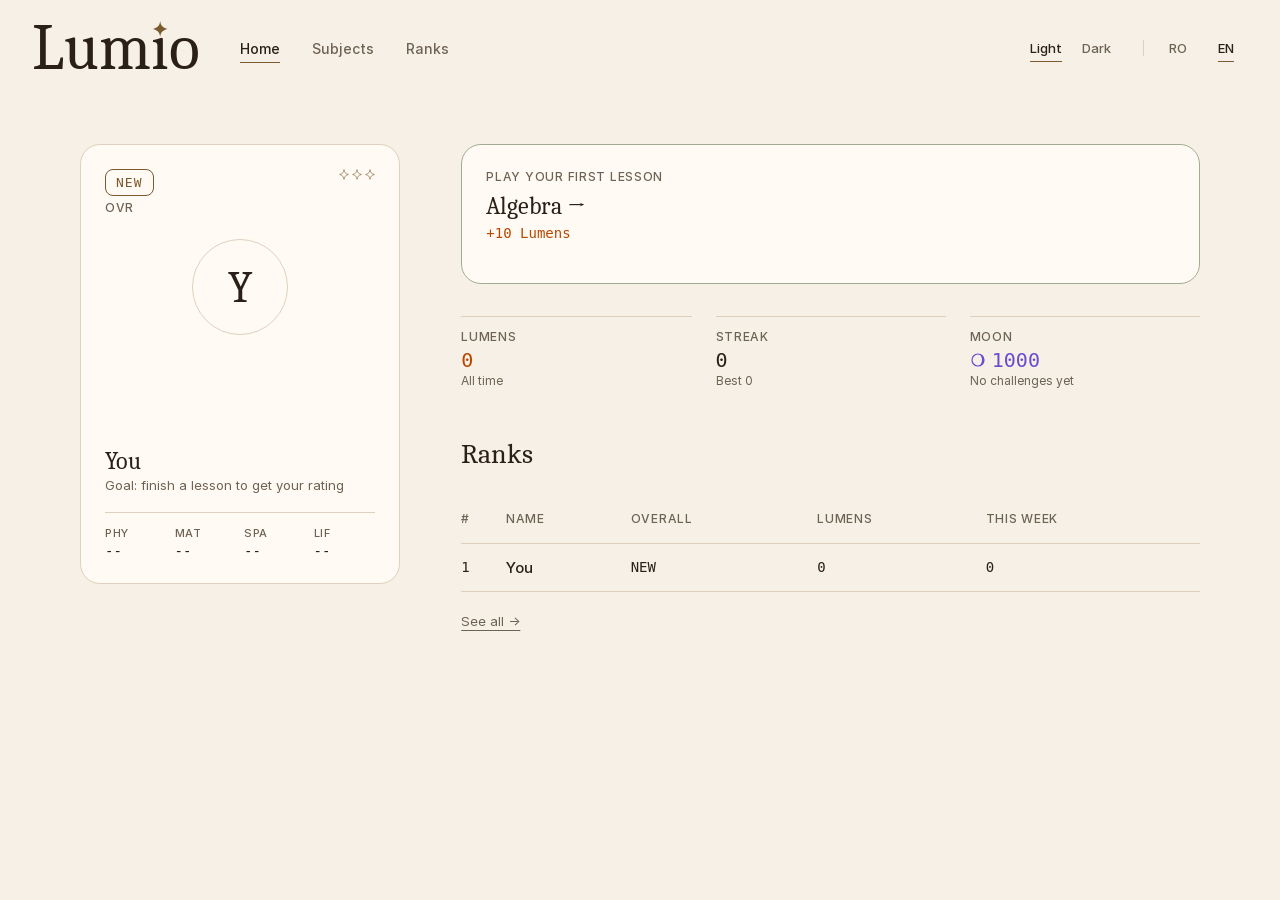
==== commit 59785cd8: "v2 psych fixes: first-run 'Play your first lesson' card (+10 Lumens), NEW badge + goal until 5 answe" ====
--- a/v2/index.html
+++ b/v2/index.html
@@ -31,6 +31,7 @@
   <section id="lesson"></section>
 </main>
 <nav id="tabbar"></nav>
+<div id="gain" aria-live="polite"></div>
 <script src="js/physics.js"></script>
 <script src="js/shell.js"></script>
 <script src="js/ui.js"></script>
--- a/v2/css/tokens.css
+++ b/v2/css/tokens.css
@@ -109,7 +109,6 @@
 .chip{padding:0;border:0;border-bottom:1px solid var(--line);border-radius:0}
 .chips{gap:var(--s1) var(--s3)}
 .btn-primary{height:48px;border-color:color-mix(in srgb,var(--c) 40%,transparent)}
-.t-right>.btn-primary{margin-bottom:var(--s4)}
 @media (max-width:699px){#bar{height:64px;padding:0 var(--s2);gap:var(--s2)}#ghead{top:var(--s3)}#ctl{right:var(--s2);bottom:var(--s2)}#tabs{padding:var(--s4) var(--s2)}.lesson-in{padding:var(--s4) var(--s2) var(--s5)}.row{height:56px}}
 @media (prefers-reduced-motion:reduce){#back,#bar .grp button,#top button,#ctl button,#tabbar button{transition:none}}
 /* ===== terminal: player card, meters, rankings, lesson cards, ticker ===== */
@@ -122,7 +121,7 @@
 #term h2{font:400 28px/1.2 var(--head);margin:var(--s5) 0 var(--s3)}
 #term h4,#term small,.ranks th{font:500 12px var(--ui);text-transform:uppercase;letter-spacing:.06em;color:var(--muted)}
 #term h4{margin:var(--s3) 0 var(--s2)}
-.meters{display:grid;grid-template-columns:repeat(4,minmax(0,1fr));gap:var(--s3)}
+.meters{display:grid;grid-template-columns:repeat(3,minmax(0,1fr));gap:var(--s3)}
 .meter{border-top:1px solid var(--line);padding-top:var(--s1);min-width:0}
 .meter b{display:flex;align-items:center;gap:6px;font:500 20px var(--mono);font-variant-numeric:tabular-nums}
 .meter b.lum{color:var(--lumens)}.meter b.moon{color:var(--moon)}
@@ -164,7 +163,7 @@
  .pcard .mono{display:none}.pcard h3{grid-column:2;grid-row:1;margin:0;align-self:end}.pcard .csub{grid-column:2/4;grid-row:2}
  .pcard .cstats{grid-column:1/4;grid-row:4}
  #term h2{font-size:24px}
- .meters{grid-template-columns:1fr 1fr;gap:var(--s2) var(--s3)}
+ .meters{gap:var(--s2)}
  .tick-m{display:block;margin-top:var(--s3)}.tick-m li{height:40px;line-height:40px;border-bottom:1px solid var(--line);overflow:hidden;text-overflow:ellipsis;white-space:nowrap}
  #term>.tick{display:none}
  .ranks th,.ranks td{height:56px}.ranks th{font-size:11px}
@@ -281,3 +280,13 @@
   --bg:#F6F0E6;--card:#FFFBF4;--line:#DDD0BC;--bg-hi:#FBF7EF;--glow:#EBDCC0;--ink:#2B2018;--muted:#6E6253;--tan:#7A5A2E;
   --physics:#2F6F86;--math:#4A7550;--spanish:#A25A5A;--life:#7A5A2E;--good:#2F7D55;--bad:#C4383D;
   --lumens-text:#B84700;--moon-text:#6A4BD0;--sky:#2B2018;--sky-a:1.6;--core-glow:#FFFBF4;color-scheme:light}
+
+/* ===== first run + rewards (docs/review-v2-psych.md) ===== */
+.ccard{width:100%;min-height:140px;margin-bottom:var(--s4);border-color:color-mix(in srgb,var(--c) 40%,var(--line));cursor:pointer}
+.ccard h3{margin:var(--s1) 0 4px}.ccard .lum{color:var(--lumens-text);font:500 14px var(--mono)}
+@media (hover:hover){.ccard:hover{border-color:var(--c)}}
+.ov b.new{display:inline-block;padding:6px 10px;border:1px solid var(--tan);border-radius:var(--r1);color:var(--tan);font:500 13px/1 var(--mono);letter-spacing:.08em}
+#gain{position:fixed;left:50%;bottom:96px;transform:translateX(-50%);z-index:5;pointer-events:none;font:500 20px var(--mono);color:var(--lumens-text);opacity:0}
+#gain.on{animation:gain 1.6s ease-out}
+@keyframes gain{0%{opacity:0;transform:translate(-50%,12px)}20%{opacity:1;transform:translate(-50%,0)}75%{opacity:1}100%{opacity:0;transform:translate(-50%,-8px)}}
+@media (prefers-reduced-motion:reduce){@keyframes gain{0%,100%{opacity:0}15%,75%{opacity:1}}}
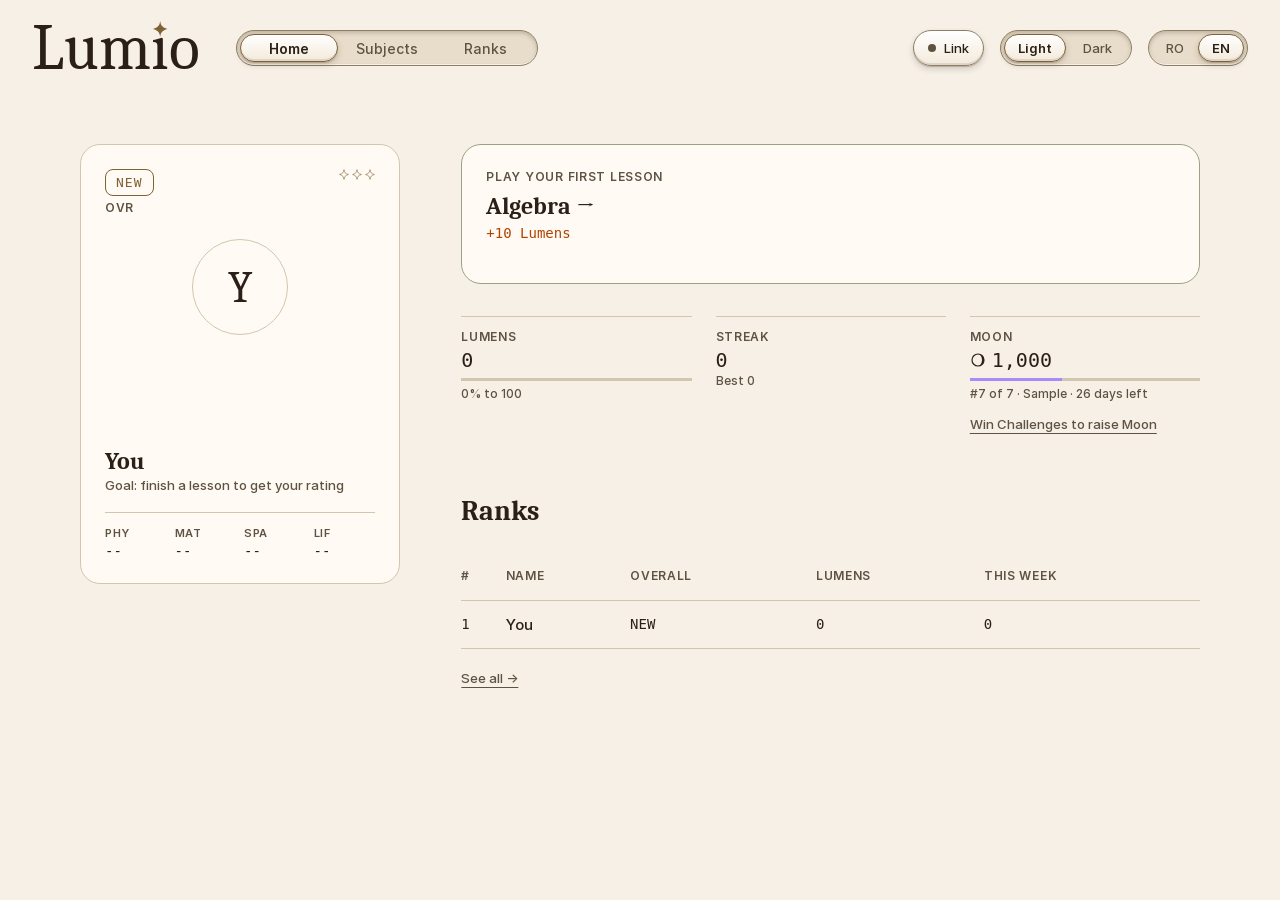
==== commit a648343d: "v2 wave2 B: Moon Elo, Challenge, leaderboard, Home meters (not registered yet) moon.js (v1 monthly E" ====
--- a/v2/index.html
+++ b/v2/index.html
@@ -32,14 +32,14 @@
 </main>
 <nav id="tabbar"></nav>
 <div id="gain" aria-live="polite"></div>
+<div id="toast" role="status" aria-live="polite"></div>
 <script src="js/physics.js"></script>
 <script src="js/shell.js"></script>
 <script src="js/ui.js"></script>
 <script src="js/galaxy.js"></script>
 <script src="js/camera.js"></script>
+<script src="modules/registry.js"></script>
 <script src="js/loader.js"></script>
 <script src="js/tabs.js"></script>
-<script src="js/rating.js"></script>
-<script src="js/terminal.js"></script>
 </body>
 </html>
--- a/v2/css/tokens.css
+++ b/v2/css/tokens.css
@@ -1,6 +1,6 @@
 :root{
   --bg:#171513;--card:#211E1A;--line:#2E2A24;--ink:#EDE3D0;--muted:#A89F8E;--tan:#D9C3A0;
-  --lumens:#FF6A13;--moon:#A78BFA;--lumens-text:#FF6A13;--moon-text:#A78BFA;
+  --hint-orange:#E8A33D;--lumens:#FF6A13;--moon:#A78BFA;--lumens-text:#FF6A13;--moon-text:#A78BFA;
   --sky:#EDE3D0;--sky-a:1;--core-glow:#EDE3D0;
   --bg-hi:#2A2219;--glow:#3A2C1C;
   --physics:#7FB0C0;--math:#9DBF9E;--spanish:#C98B8B;--life:#D9C3A0;
@@ -10,6 +10,7 @@
   color-scheme:dark;
 }
 *{box-sizing:border-box;margin:0}
+#main .hint-orange,.hint-orange{color:var(--hint-orange)}
 html,body{height:100%}
 body{background:var(--bg);color:var(--ink);font:400 15px/1.5 var(--ui);display:flex;flex-direction:column;overflow:hidden}
 button{font:inherit;color:inherit;cursor:pointer}
@@ -273,13 +274,13 @@
 }
 @media (max-width:359px){#gtheme button[aria-pressed=true]{display:none}}
 @media (prefers-color-scheme:light){:root:not([data-theme=dark]){
-  --bg:#F6F0E6;--card:#FFFBF4;--line:#DDD0BC;--bg-hi:#FBF7EF;--glow:#EBDCC0;--ink:#2B2018;--muted:#6E6253;--tan:#7A5A2E;
-  --physics:#2F6F86;--math:#4A7550;--spanish:#A25A5A;--life:#7A5A2E;--good:#2F7D55;--bad:#C4383D;
-  --lumens-text:#B84700;--moon-text:#6A4BD0;--sky:#2B2018;--sky-a:1.6;--core-glow:#FFFBF4;color-scheme:light}}
+  --bg:#F6F0E6;--card:#FFFBF4;--line:#D3C5AE;--bg-hi:#FBF7EF;--glow:#EBDCC0;--ink:#2B2018;--muted:#5E5242;--tan:#816034;
+  --physics:#2F6B7D;--math:#447046;--spanish:#9E4E56;--life:#816034;--good:#2B724D;--bad:#BA353A;
+  --hint-orange:#8A4B00;--lumens-text:#B04400;--moon-text:#6A4BD0;--sky:#2B2018;--sky-a:1.6;--core-glow:#FFFBF4;color-scheme:light}}
 [data-theme=light]{
-  --bg:#F6F0E6;--card:#FFFBF4;--line:#DDD0BC;--bg-hi:#FBF7EF;--glow:#EBDCC0;--ink:#2B2018;--muted:#6E6253;--tan:#7A5A2E;
-  --physics:#2F6F86;--math:#4A7550;--spanish:#A25A5A;--life:#7A5A2E;--good:#2F7D55;--bad:#C4383D;
-  --lumens-text:#B84700;--moon-text:#6A4BD0;--sky:#2B2018;--sky-a:1.6;--core-glow:#FFFBF4;color-scheme:light}
+  --bg:#F6F0E6;--card:#FFFBF4;--line:#D3C5AE;--bg-hi:#FBF7EF;--glow:#EBDCC0;--ink:#2B2018;--muted:#5E5242;--tan:#816034;
+  --physics:#2F6B7D;--math:#447046;--spanish:#9E4E56;--life:#816034;--good:#2B724D;--bad:#BA353A;
+  --hint-orange:#8A4B00;--lumens-text:#B04400;--moon-text:#6A4BD0;--sky:#2B2018;--sky-a:1.6;--core-glow:#FFFBF4;color-scheme:light}
 
 /* ===== first run + rewards (docs/review-v2-psych.md) ===== */
 .ccard{width:100%;min-height:140px;margin-bottom:var(--s4);border-color:color-mix(in srgb,var(--c) 40%,var(--line));cursor:pointer}
@@ -290,3 +291,257 @@
 #gain.on{animation:gain 1.6s ease-out}
 @keyframes gain{0%{opacity:0;transform:translate(-50%,12px)}20%{opacity:1;transform:translate(-50%,0)}75%{opacity:1}100%{opacity:0;transform:translate(-50%,-8px)}}
 @media (prefers-reduced-motion:reduce){@keyframes gain{0%,100%{opacity:0}15%,75%{opacity:1}}}
+
+/* v1 parity: answer jump / shake, confetti layer (sfx.js) */
+.jump{animation:jump .5s}@keyframes jump{40%{transform:translateY(-14px) scale(1.04)}}
+.shake{animation:shake .4s}@keyframes shake{25%{transform:translateX(-8px) rotate(-1deg)}75%{transform:translateX(8px) rotate(1deg)}}
+#confetti{position:fixed;inset:0;width:100%;height:100%;pointer-events:none;z-index:50}
+@media (prefers-reduced-motion:reduce){.jump,.shake{animation:none}}
+
+/* ===== tactile system + warm Light (docs/spec-tactile-light.md). One light source top-left; every control has a 1px edge >=3:1 ===== */
+:root{--edge:#746B5A;--raise-bg:linear-gradient(#2A2620,#211E1A);--inset-bg:#171513;--wt:400;--wt-h:400;
+  --raise:0 1px 0 rgba(237,227,208,.08) inset,0 -2px 0 rgba(0,0,0,.35) inset,0 4px 8px rgba(0,0,0,.45),0 1px 1px rgba(0,0,0,.5);
+  --press:0 2px 4px rgba(0,0,0,.5) inset,0 1px 1px rgba(0,0,0,.5);
+  --inset:0 2px 5px rgba(0,0,0,.6) inset,0 -1px 0 rgba(237,227,208,.06) inset;
+  --stage:radial-gradient(circle at 88% 92%,color-mix(in srgb,var(--glow) 25%,transparent),transparent 45%),radial-gradient(ellipse at 30% 0%,var(--bg-hi),var(--bg) 60%)}
+@media (prefers-color-scheme:light){:root:not([data-theme=dark]){--edge:#8F7E62;--raise-bg:linear-gradient(#FFFFFF,#F3EADB);--inset-bg:#E8DDCA;--wt:500;--wt-h:600;
+  --raise:0 1px 0 rgba(255,255,255,.9) inset,0 -2px 0 rgba(43,32,24,.10) inset,0 3px 6px rgba(43,32,24,.18),0 1px 1px rgba(43,32,24,.20);
+  --press:0 2px 4px rgba(43,32,24,.22) inset,0 1px 1px rgba(43,32,24,.2);
+  --inset:0 2px 4px rgba(43,32,24,.22) inset,0 -1px 0 rgba(255,255,255,.8) inset;
+  --stage:radial-gradient(circle at 60% 40%,rgba(217,195,160,.55),transparent 65%),radial-gradient(circle at 20% 85%,rgba(140,104,56,.14),transparent 55%),radial-gradient(circle at 85% 15%,rgba(127,176,192,.16),transparent 50%),#EFE6D6;
+  --core-a:rgba(255,236,200,.95);--core-b:rgba(217,160,90,.45);--core-c:rgba(217,160,90,0);--planet-sh:rgba(43,32,24,.25);--planet-edge:rgba(43,32,24,.35);--locked:#8F7E62}
+  :root:not([data-theme=dark]) #main :is(.k,small,h4,th,.tile small){font-weight:600}}
+[data-theme=light]{--edge:#8F7E62;--raise-bg:linear-gradient(#FFFFFF,#F3EADB);--inset-bg:#E8DDCA;--wt:500;--wt-h:600;
+  --raise:0 1px 0 rgba(255,255,255,.9) inset,0 -2px 0 rgba(43,32,24,.10) inset,0 3px 6px rgba(43,32,24,.18),0 1px 1px rgba(43,32,24,.20);
+  --press:0 2px 4px rgba(43,32,24,.22) inset,0 1px 1px rgba(43,32,24,.2);
+  --inset:0 2px 4px rgba(43,32,24,.22) inset,0 -1px 0 rgba(255,255,255,.8) inset;
+  --stage:radial-gradient(circle at 60% 40%,rgba(217,195,160,.55),transparent 65%),radial-gradient(circle at 20% 85%,rgba(140,104,56,.14),transparent 55%),radial-gradient(circle at 85% 15%,rgba(127,176,192,.16),transparent 50%),#EFE6D6;
+  --core-a:rgba(255,236,200,.95);--core-b:rgba(217,160,90,.45);--core-c:rgba(217,160,90,0);--planet-sh:rgba(43,32,24,.25);--planet-edge:rgba(43,32,24,.35);--locked:#8F7E62}
+[data-theme=light] #main :is(.k,small,h4,th,.tile small){font-weight:600}
+body{font-weight:var(--wt)}
+#main :is(h1,h2,h3){font-weight:var(--wt-h)}
+#stage{background:var(--stage)}
+/* raised: buttons, keys */
+#back,.btn-primary,.btn-check,.chip,#ctl #cback,#ctl #zin,#ctl #zout,.outline{background:var(--raise-bg);border:1px solid var(--edge);border-radius:var(--r2);box-shadow:var(--raise);text-decoration:none;transition:transform .16s ease-out,box-shadow .16s ease-out,filter .16s}
+.btn-primary{border-color:var(--c)}
+#back{padding:0 14px;color:var(--ink)}
+.chip{padding:0 14px;border-radius:var(--r1)}
+#ctl{gap:var(--s1);text-shadow:none}
+#ctl #cback{padding:0 14px;font-size:15px;color:var(--ink)}#ctl #zin,#ctl #zout{width:44px;color:var(--ink)}
+:is(#back,.btn-primary,.btn-check,.chip,#ctl button,.outline):not(:disabled):active{transform:translateY(2px);box-shadow:var(--press);transition-duration:.09s}
+.btn-primary:not(:disabled):active{transform:translateY(3px)}
+@media (hover:hover){:is(#back,.btn-primary,.btn-check,.chip,#ctl button,.outline):not(:disabled):hover{opacity:1;filter:brightness(1.03)}}
+/* inset: answer field, progress bars */
+.ans input{padding:0 14px;background:var(--inset-bg);border:1px solid var(--edge);border-radius:var(--r2);box-shadow:var(--inset)}
+.ans input:focus{border-color:var(--tan);box-shadow:var(--inset);outline:2px solid var(--tan);outline-offset:2px}
+.fld.ok input{border-color:var(--good);box-shadow:var(--inset)}.fld.no input{border-color:var(--bad);box-shadow:var(--inset)}
+.pbar{height:8px;padding:1px;background:var(--inset-bg);border:1px solid var(--edge);border-radius:4px;box-shadow:var(--inset)}.pbar i{border-radius:3px}
+/* segmented controls: inset capsule well + raised sliding thumb (--i/--n from L.seg) */
+#top,#bar .grp,#tabbar,.ink-io,.pseg{position:relative;display:grid;grid-auto-flow:column;grid-auto-columns:1fr;align-items:stretch;gap:0;height:36px;padding:3px;background:var(--inset-bg);border:1px solid var(--edge);border-radius:18px;box-shadow:var(--inset)}
+#bar #gview{display:none}body[data-tab=subjects] #bar #gview{display:grid}
+#gview::after{display:none}
+:is(#top,#bar .grp,#tabbar,.ink-io,.pseg)::before{content:'';position:absolute;top:3px;bottom:3px;left:3px;height:auto;margin:0;box-sizing:border-box;width:calc((100% - 6px)/var(--n,2));transform:translateX(calc(var(--i,0)*100%));background:var(--raise-bg);border:1px solid var(--tan);border-radius:14px;box-shadow:var(--raise);transition:transform .2s ease-out}
+:is(#top,#bar .grp,#tabbar,.ink-io,.pseg).noth::before{display:none}
+#top button,#bar .grp button,#tabbar button,.ink-io button,.pseg button{position:relative;z-index:1;height:auto;min-width:44px;padding:0 14px;background:none;border:0;border-radius:14px;color:var(--muted);font:500 13px var(--ui);text-decoration:none;white-space:nowrap}
+#top button{font-size:14px;padding:0 18px}
+:is(#top,#bar .grp,#tabbar,.ink-io,.pseg) button:is([aria-pressed=true],[aria-current=page]){color:var(--ink);font-weight:600;text-decoration:none}
+#tabbar{display:none}
+@media (max-width:699px){
+ #top{display:none}
+ #tabbar{display:grid;flex:none;height:48px;margin:8px var(--s2);border-radius:24px}#tabbar::before{border-radius:20px}#tabbar button{font-size:14px;border-radius:20px}
+ #bar .grp{height:44px;border-radius:22px}#bar .grp::before{border-radius:18px}
+}
+@media (max-width:599px){
+ #bar{flex-wrap:wrap;height:auto;min-height:64px;padding:10px var(--s2);row-gap:var(--s1)}
+ #bar .grp button{padding:0 8px;font-size:12px}
+ body[data-tab=subjects] #bar #gview{order:9;flex:1 0 100%}
+}
+/* detent slider: inset track, raised 24px thumb, ticks under the track, value above the thumb */
+.sl{grid-template-columns:24px 1fr;padding:22px 0 16px}
+.sl output{position:absolute;top:0;left:calc(52px + var(--p,0)*(100% - 64px));transform:translateX(-50%);text-align:center;color:var(--ink);white-space:nowrap}
+.sl::after{right:0}
+.sl input{background:linear-gradient(90deg,var(--tk) 1px,transparent 0) 12px 30px/calc((100% - 24px)/var(--n,10)) 8px repeat-x,linear-gradient(90deg,var(--tr) 1px,transparent 0) 12px 30px/calc((100% - 24px)/var(--n,10)*5) 12px repeat-x}
+.sl input::-webkit-slider-runnable-track{box-sizing:border-box;height:8px;background:var(--inset-bg);border:1px solid var(--edge);border-radius:4px;box-shadow:var(--inset)}
+.sl input::-moz-range-track{box-sizing:border-box;height:8px;background:var(--inset-bg);border:1px solid var(--edge);border-radius:4px;box-shadow:var(--inset)}
+.sl input::-webkit-slider-thumb{box-sizing:border-box;width:24px;height:24px;margin-top:-9px;background:radial-gradient(circle,var(--c) 0 4px,transparent 4.5px),var(--raise-bg);border:1px solid var(--edge);box-shadow:var(--raise);transition:box-shadow .16s}
+.sl input::-moz-range-thumb{box-sizing:border-box;width:24px;height:24px;background:radial-gradient(circle,var(--c) 0 4px,transparent 4.5px),var(--raise-bg);border:1px solid var(--edge);box-shadow:var(--raise)}
+.sl input:active::-webkit-slider-thumb{box-shadow:var(--press)}.sl input:active::-moz-range-thumb{box-shadow:var(--press)}
+@media (prefers-reduced-motion:reduce){
+ :is(#back,.btn-primary,.btn-check,.chip,#ctl button,.outline,#top,#bar .grp,#tabbar,.ink-io,.pseg),:is(#top,#bar .grp,#tabbar,.ink-io,.pseg)::before{transition:none}
+ :is(#back,.btn-primary,.btn-check,.chip,#ctl button,.outline):not(:disabled):active{transform:none}
+}
+/* ink pad (js/ink.js, docs/spec-ink-pad.md): inset ruled paper, raised tools, Write/Type segmented */
+.ink{display:grid;gap:var(--s2);border-top:1px solid var(--line);padding:var(--s3) 0}
+.ink-io{justify-self:end;height:44px;border-radius:22px}.ink-io::before{border-radius:18px}
+.ink-pad{position:relative;height:min(34vh,260px);overflow:hidden;background:repeating-linear-gradient(transparent 0 35px,color-mix(in srgb,var(--ink) 14%,transparent) 35px 36px),var(--card);border:1px solid var(--line);border-radius:var(--r2);box-shadow:var(--inset)}
+.ink-pad canvas{position:absolute;inset:0;width:100%;height:100%;touch-action:none;cursor:crosshair}
+.ink-hint{position:absolute;left:16px;top:6px;font:italic 400 20px var(--head);color:var(--muted);pointer-events:none}
+.ink-tools{display:flex;flex-wrap:wrap;align-items:center;gap:var(--s1)}
+.ink-tools .chip{height:44px;color:var(--ink);font:500 14px var(--ui)}
+.ink-tools .chip[aria-pressed=true]{border-color:var(--tan);box-shadow:var(--press)}
+.ink-sw{display:inline-flex}
+.ink-sw button{display:grid;place-items:center;width:44px;height:44px;padding:0;background:none;border:0;border-radius:50%}
+.ink-sw i{display:grid;place-items:center;width:24px;height:24px;border-radius:50%;background:var(--sw);border:1px solid var(--edge);color:var(--bg);font:normal 600 13px/1 var(--ui)}
+.ink-sz i{width:var(--d);height:var(--d);background:var(--ink)}
+.ink-sw button[aria-pressed=true] i{box-shadow:0 0 0 2px var(--bg),0 0 0 4px var(--tan)}
+.ink-sw:not(.ink-sz) button[aria-pressed=true] i::after{content:'✓'}
+.ink-stat,.ink-conf{font:400 12px var(--mono);color:var(--muted)}
+.ink-conf{align-self:center;min-width:4ch}
+/* phone controller (js/phone.js, docs/spec-phone-controller.md): Link pill, Hybrid dock, controller (raised knob, inset tilt pad), Connect dialog */
+#plink{display:inline-flex;align-items:center;gap:var(--s1);height:36px;flex:none;padding:0 14px;background:var(--raise-bg);border:1px solid var(--edge);border-radius:18px;box-shadow:var(--raise);color:var(--ink);font:500 13px var(--ui);white-space:nowrap}
+#plink i,.pui .live{width:8px;height:8px;border-radius:50%;background:var(--muted);flex:none}
+#plink.on i,.pui .live.on{background:var(--good)}#plink.err i{background:var(--bad)}
+#pdock{display:none;position:fixed;right:var(--s2);top:72px;bottom:var(--s2);z-index:4;align-items:center;perspective:1000px}
+body[data-pmode=hybrid] #pdock{display:flex}
+body[data-pmode=hybrid][data-dock=side] #main{margin-right:312px}
+body[data-dock=float] #pdock{top:auto;transform:scale(.7);transform-origin:bottom right}
+@media (max-width:1179px){body[data-pmode=hybrid] #pdock{top:auto;transform:scale(.72);transform-origin:bottom right}body[data-pmode=hybrid][data-dock=side] #main{margin-right:0}}
+@media (max-width:699px){#pdock{bottom:72px}}
+.pphone{width:280px;height:min(590px,calc(100dvh - 100px));overflow:auto;padding:var(--s2);background:var(--card);border:1px solid var(--edge);border-radius:var(--r3);box-shadow:var(--raise);transition:transform .12s linear}
+.pctl{border-top:1px solid var(--line);padding:var(--s3) 0}
+.lab-2>.pctl{grid-column:9/13}
+.pui{display:flex;flex-direction:column;gap:var(--s2)}
+.phead{display:flex;align-items:center;justify-content:space-between;gap:var(--s1);font:500 15px var(--ui)}
+.pui .live.on{animation:pblink 1.6s infinite}@keyframes pblink{50%{opacity:.35}}
+.pnone,.pmsg,.pbtn small,.pd-note{font:400 13px/1.5 var(--ui);color:var(--muted)}
+.pmsg:empty{display:none}
+.pshort{display:flex;flex-direction:column;gap:var(--s1)}.pshort .chip,.pbtn .chip{color:var(--ink)}
+.pro{font:400 13px var(--mono);font-variant-numeric:tabular-nums;overflow-wrap:anywhere}
+.prow{display:grid;grid-template-columns:104px minmax(0,1fr);gap:var(--s2);align-items:center}
+.knob{position:relative;width:100px;height:100px;border-radius:50%;box-shadow:var(--raise);touch-action:none;cursor:grab;user-select:none}
+.knob svg{display:block;width:100%;height:100%}
+.knob .kv{position:absolute;inset:0;display:grid;place-items:center;font:600 13px var(--mono);pointer-events:none}
+.kl,.ps>span{font:400 11px var(--mono);letter-spacing:.08em;text-transform:uppercase;color:var(--muted)}
+.kl{margin-top:var(--s1);text-align:center}
+.psl{display:flex;flex-direction:column;gap:var(--s1);min-width:0}
+.ps{display:grid;grid-template-columns:minmax(0,1fr) auto}.ps>b{font:500 13px var(--mono);font-variant-numeric:tabular-nums}
+.ps .sl{grid-column:1/-1;grid-template-columns:1fr;min-height:44px;padding:0}.ps .sl::before,.ps .sl::after{content:none}
+.ptilt{display:grid;grid-template-columns:120px minmax(0,1fr);gap:var(--s2);align-items:center}
+.tilt{position:relative;width:120px;height:120px;border-radius:50%;background:var(--inset-bg);border:1px solid var(--edge);box-shadow:var(--inset);touch-action:none;cursor:grab}
+.tilt::before,.tilt::after{content:'';position:absolute;background:var(--edge);opacity:.5}
+.tilt::before{left:50%;top:6%;bottom:6%;width:1px}.tilt::after{top:50%;left:6%;right:6%;height:1px}
+.tilt i{position:absolute;left:50%;top:50%;width:26px;height:26px;margin:-13px;border-radius:50%;background:radial-gradient(circle,var(--c) 0 5px,transparent 5.5px),var(--raise-bg);border:1px solid var(--edge);box-shadow:var(--raise)}
+.pbtn{display:flex;flex-direction:column;gap:var(--s1)}.pbtn b{color:var(--ink);font-weight:500}
+#pdlg{margin:auto;width:min(440px,calc(100vw - 32px));max-height:calc(100dvh - 32px);padding:var(--s3);background:var(--card);color:var(--ink);border:1px solid var(--edge);border-radius:var(--r3);box-shadow:var(--raise)}
+#pdlg::backdrop{background:rgba(0,0,0,.5)}
+#pdlg h2{font:400 28px/1.2 var(--head);padding-right:var(--s4)}
+#pdlg h3{font:400 11px var(--mono);letter-spacing:.08em;text-transform:uppercase;color:var(--muted)}
+#pdlg section{display:grid;gap:var(--s1);border-top:1px solid var(--line);margin-top:var(--s2);padding-top:var(--s2)}
+.pd-x{position:absolute;top:var(--s2);right:var(--s2);width:44px;height:44px;background:none;border:0;font-size:24px;color:var(--ink)}
+.pseg{height:44px;border-radius:22px}.pseg::before{border-radius:18px}
+.pd-sw{display:flex;align-items:center;gap:var(--s1);min-height:44px}.pd-sw input{width:20px;height:20px;accent-color:var(--tan)}
+.pd-qr{justify-self:center;width:188px;height:188px;padding:4px;background:#fff;border-radius:var(--r1)}.pd-qr svg,.pd-qr img{display:block;width:100%;height:100%}
+.pd-steps{display:grid;gap:var(--s1);padding:0;list-style:none}
+.pd-steps li{display:flex;gap:var(--s1);align-items:baseline}.pd-steps span{flex:none;width:22px;height:22px;display:grid;place-items:center;border:1px solid var(--edge);border-radius:50%;font:500 12px var(--mono)}
+.pd-steps small{display:block;color:var(--muted)}.pd-steps li.ok span{background:var(--good);border-color:var(--good);color:var(--bg)}
+.pd-st{display:flex;align-items:center;gap:var(--s1);color:var(--muted)}.pd-st i{width:8px;height:8px;border-radius:50%;background:var(--muted)}.pd-st.ok{color:var(--good)}.pd-st.ok i{background:var(--good)}
+.pd-warn{color:var(--bad)}
+.pd-link{display:flex;gap:var(--s1);align-items:center}.pd-link span{flex:1;min-width:0;overflow:hidden;text-overflow:ellipsis;white-space:nowrap;font:400 12px var(--mono)}
+.pd-other{display:grid;gap:4px;font-size:13px;color:var(--muted)}.pd-other select{height:44px;background:var(--inset-bg);color:var(--ink);border:1px solid var(--edge);border-radius:var(--r1)}
+.pd-help summary{min-height:44px;display:flex;align-items:center;cursor:pointer}.pd-help p{font-size:13px;color:var(--muted)}
+@media (max-width:599px){#plink{width:44px;height:44px;padding:0;justify-content:center;border-radius:22px}#plink span{display:none}}
+@media (prefers-reduced-motion:reduce){.pui .live.on{animation:none}.pphone{transition:none}}
+/* projectile lab (modules/physics/projectile.js, docs/spec-port-wave2.md A, design/wave2-projectile-levels.html): mode capsule, level dots, line hearts, result, Show me how, exercise list */
+.proj>.left{grid-column:4/9;display:flex;flex-direction:column;gap:var(--s3);min-width:0;position:sticky;top:var(--s3)}
+.proj>.panel{grid-column:9/13;grid-row:1;display:flex;flex-direction:column;gap:var(--s3);min-width:0}
+.proj>.panel[hidden],.lv-res[hidden]{display:none}
+.proj .lv-mode{align-self:flex-start;height:36px;border-radius:18px}.proj .lv-mode button{min-width:96px}
+.proj .panel>.btn-primary{align-self:flex-start}
+.proj .tiles{padding-bottom:0}
+.proj .note{font:400 13px/1.5 var(--ui);color:var(--muted)}
+.exl{list-style:none;padding:0;display:flex;flex-direction:column}
+.exl li{display:flex;align-items:center;gap:var(--s2);min-height:48px;border-top:1px solid var(--line);color:var(--muted);font-size:14px}
+.exl li span{flex:1}.exl li small{font:400 11px var(--mono);color:var(--muted)}
+.exl li.cur{color:var(--ink)}.exl li.done{color:var(--c)}
+.exl li i{flex:none;display:grid;place-items:center;width:18px;height:18px;border:1px solid var(--edge);border-radius:50%;font:normal 600 11px/1 var(--ui)}
+.exl li.done i{border-color:var(--c)}
+.lv-dots{display:flex;flex-wrap:wrap;gap:var(--s1)}
+.lv-dot{width:44px;min-height:60px;display:flex;flex-direction:column;align-items:center;gap:4px;padding:0;background:none;border:0;color:var(--muted);font:500 14px var(--mono)}
+.lv-dot i{display:grid;place-items:center;width:36px;height:36px;border:1px solid var(--edge);border-radius:50%;font-style:normal}
+.lv-dot.done i{border-color:var(--tan);color:var(--ink)}
+.lv-dot.cur i{border:2px solid var(--ink);color:var(--ink)}
+.lv-dot:disabled{opacity:.55;cursor:not-allowed}
+.lv-dot .spk{gap:2px}.lv-dot .spk svg{width:8px;height:9px}
+.lv-t{display:flex;align-items:baseline;justify-content:space-between;gap:var(--s2);border-top:1px solid var(--line);padding-top:var(--s3)}
+.lv-t h3{font:400 28px/1.2 var(--head)}
+.hearts{display:inline-flex;align-items:center;gap:6px;font:400 12px var(--mono);color:var(--muted);white-space:nowrap}
+.hearts svg{width:16px;height:16px;fill:none;stroke:var(--muted);stroke-width:1.4}
+.hearts svg.on{fill:var(--ink);stroke:var(--ink)}
+.proj .lv-q{font:400 15px/1.5 var(--ui);color:var(--ink)}
+.proj .lv-g{font:400 13px var(--mono);color:var(--muted)}
+.lv-f{display:grid;gap:var(--s1)}
+.lv-in{display:flex;align-items:center;gap:var(--s2);height:56px;padding:0 var(--s2);background:var(--inset-bg);border:1px solid var(--edge);border-radius:var(--r2);box-shadow:var(--inset)}
+.lv-in input{flex:1;min-width:0;height:100%;background:none;border:0;color:var(--ink);font:500 20px var(--mono);outline:0}
+.lv-in span{font:400 13px var(--mono);color:var(--muted)}
+.lv-in:focus-within{border-color:var(--tan);outline:2px solid var(--tan);outline-offset:2px}
+.lv-f .btn-primary{margin-top:var(--s1)}
+.proj .btn-primary:disabled{opacity:.45;cursor:not-allowed}
+.lv-res{display:flex;flex-direction:column;align-items:flex-start;gap:var(--s1);border-top:1px solid var(--line);padding-top:var(--s2)}
+.lv-st{display:flex;align-items:center;gap:var(--s1);font:400 13px var(--mono)}.lv-st .spk svg{width:14px;height:15px}
+.proj .lum{font:500 14px var(--mono);color:var(--lumens-text)}.proj .rep{font:400 13px var(--mono);color:var(--muted)}
+.proj .lv-all{color:var(--ink);font-weight:600}
+details.how{border-top:1px solid var(--line)}
+details.how summary{display:flex;align-items:center;justify-content:space-between;min-height:48px;cursor:pointer;font:500 15px var(--ui);list-style:none}
+details.how summary::-webkit-details-marker{display:none}
+details.how summary::after{content:'';width:8px;height:8px;margin-right:4px;border:solid var(--muted);border-width:0 1.5px 1.5px 0;transform:translateY(-2px) rotate(45deg);transition:transform .2s ease-out}
+details.how[open] summary::after{transform:translateY(2px) rotate(-135deg)}
+.how .card2{padding:var(--s2) 0;border-top:1px solid var(--line)}
+.how .card2 code{display:block;margin-top:4px;font:400 13px/1.5 var(--mono);color:var(--ink);overflow-wrap:anywhere}
+.how .card2 p{margin-top:4px;font:400 14px/1.5 var(--ui);color:var(--muted)}
+.how .chip{margin:var(--s1) 0 var(--s2);color:var(--ink);font:500 13px var(--ui)}
+@media (max-width:899px){.proj>.left,.proj>.panel{grid-column:auto;grid-row:auto;position:static}.proj>.panel{margin-top:var(--s3)}.proj .lv-mode{align-self:stretch;height:48px;border-radius:24px}.proj .lv-mode::before{border-radius:20px}.lv-dots{justify-content:space-between}.lv-f .btn-primary,.proj .panel>.btn-primary,.lv-res .btn-primary{align-self:stretch;width:100%}}
+@media (prefers-reduced-motion:reduce){details.how summary::after{transition:none}}
+
+
+/* ===== wave 2 B (docs/spec-port-wave2.md): Lumens/Moon meters, leaderboard, Challenge, dialog (U.dialog), toast (L.toast), Lumens chip ===== */
+.mt{display:block;width:100%;padding:0;background:none;border:0;text-align:left;color:var(--ink);cursor:pointer}
+.mt b{color:var(--ink)}.mt .msub{display:block;font-size:12px;color:var(--muted)}
+.mbar{display:block;height:3px;margin:6px 0 4px;background:var(--line)}.mbar i{display:block;height:100%;background:var(--lumens)}.mbar.moon i{background:var(--moon)}
+.mex{margin-top:var(--s1);font-size:13px;color:var(--muted)}.mex p+p{margin-top:4px;font:400 12px var(--mono)}
+.meter .see{margin-top:0;text-align:left}
+.rk-seg{display:flex;flex-wrap:wrap;gap:var(--s2);margin-bottom:var(--s3)}
+.rk-seg .pseg{height:44px;border-radius:22px}.rk-seg .pseg::before{border-radius:18px}
+.pseg button:disabled{cursor:default}.pseg button small{margin-left:6px;font:400 11px var(--mono);color:var(--muted)}
+.lb th,.lb td{height:64px}.lb .vh{font-size:0}
+.lb .nm{display:flex;align-items:center;gap:var(--s1);min-width:0}.lb .nm b{font-weight:500;overflow:hidden;text-overflow:ellipsis}
+.mg{flex:none;display:inline-grid;place-items:center;width:32px;height:32px;border:1px solid var(--edge);border-radius:50%;font:400 15px/1 var(--head);color:var(--ink)}
+.tag{flex:none;margin-left:var(--s1);padding:1px 6px;border:1px solid var(--edge);border-radius:var(--r1);font:400 11px/1.5 var(--mono);color:var(--muted);vertical-align:2px}
+.lb .moon .mph,.race .mph,.vs .mph,#toast .mph{width:14px;height:14px;margin-right:4px;vertical-align:-2px}
+.lb .outline{height:44px;margin:0;color:var(--ink);font:500 13px var(--ui)}.lb .outline:disabled{color:var(--muted);box-shadow:none}.lb tr.me .nm b{font-weight:600}
+.lb-l{display:none}.lb-demo{margin-top:var(--s2);font-size:13px;color:var(--muted)}
+.race{max-width:640px;margin-top:var(--s5);border-top:1px solid var(--line);padding-top:var(--s2)}
+.race .rh{display:flex;flex-wrap:wrap;justify-content:space-between;align-items:baseline;gap:var(--s1);margin-bottom:var(--s1)}
+.race h3{font:400 24px/1.2 var(--head)}.race .ln{display:grid;grid-template-columns:96px minmax(0,1fr) 64px;gap:var(--s2);align-items:center;min-height:32px;font-size:13px}
+.race .ln span:first-child{overflow:hidden;text-overflow:ellipsis;white-space:nowrap}
+.race .tr{height:3px;background:var(--line)}.race .tr i{display:block;height:100%;background:var(--lumens);transition:width .4s ease-out}.race .tr.op i{background:var(--muted)}
+.race .ln b{text-align:right;font:500 13px var(--mono);font-variant-numeric:tabular-nums}
+.race small,.race p{display:block;font-size:12px;color:var(--muted)}.race p{margin-top:4px}
+.udlg{margin:auto;width:min(440px,calc(100vw - 32px));max-height:calc(100dvh - 32px);padding:0;background:var(--card);color:var(--ink);border:1px solid var(--edge);border-radius:var(--r3);box-shadow:var(--raise)}
+.udlg::backdrop{background:rgba(23,21,19,.6)}
+.udlg>div{position:relative;display:grid;gap:var(--s2);padding:var(--s3)}
+.udlg h2{font:400 28px/1.2 var(--head);padding-right:48px}
+.udlg-x{position:absolute;top:var(--s2);right:var(--s2);width:44px;height:44px;background:none;border:0;color:var(--muted);font:400 24px/1 var(--ui)}
+.udlg .outline{margin:0;height:44px;color:var(--ink)}.udlg .wide{width:100%;height:48px}
+.vs{display:grid;grid-template-columns:minmax(0,1fr) auto minmax(0,1fr);align-items:center;gap:var(--s1);text-align:center}
+.vs .mg{width:64px;height:64px;margin:0 auto var(--s1);font-size:28px}.vs b{display:block;font:500 15px var(--ui);overflow-wrap:anywhere}
+.vs small{display:block;font:400 12px var(--mono);color:var(--muted)}.vs .x{font:500 12px var(--mono);letter-spacing:.08em;color:var(--muted)}
+.rules{display:grid;grid-template-columns:repeat(3,minmax(0,1fr));text-align:center;border-top:1px solid var(--line);border-bottom:1px solid var(--line);padding:var(--s1) 0}
+.rules b{display:block;font:500 16px var(--mono)}.rules small{font-size:12px;color:var(--muted)}
+.udlg .rl{text-align:center;font-size:14px;color:var(--muted)}
+.devb{display:grid;gap:var(--s1)}
+#toast{position:fixed;left:50%;bottom:144px;z-index:6;max-width:calc(100vw - 32px);padding:10px var(--s2);transform:translateX(-50%);background:var(--card);border:1px solid var(--edge);border-radius:var(--r2);box-shadow:var(--raise);color:var(--ink);font:500 14px var(--ui);pointer-events:none;opacity:0;visibility:hidden;transition:opacity .25s ease-out,visibility 0s .25s}
+#toast.on{opacity:1;visibility:visible;transition:opacity .25s ease-out}
+#lchip{display:none;position:absolute;top:var(--s1);right:var(--s3);z-index:4;height:24px;padding:0 10px;background:var(--bg);border:1px solid var(--line);border-radius:12px;font:500 12px/22px var(--mono);font-variant-numeric:tabular-nums;color:var(--lumens-text);pointer-events:none}
+#lchip.z{color:var(--muted)}body[data-tab=subjects][data-level=planet] #lchip{display:block}
+@media (max-width:699px){
+ .rk-seg .pseg{flex:1 1 100%}
+ .lb thead{display:none}
+ .lb tr{display:grid;grid-template-columns:28px minmax(0,1fr) auto;grid-template-areas:"n nm mo" ". lu ch";column-gap:var(--s1);row-gap:4px;align-items:center;padding:var(--s1) 0;border-bottom:1px solid var(--line)}
+ .lb td{display:block!important;height:auto;border:0;padding:0}
+ .lb td:nth-child(1){grid-area:n}.lb td:nth-child(2){grid-area:nm;min-width:0}.lb td:nth-child(4){grid-area:lu;font-size:12px;color:var(--muted)}
+ .lb td:nth-child(5){grid-area:mo;text-align:right}.lb td:nth-child(7){grid-area:ch;justify-self:end}
+ .lb td:nth-child(3),.lb td:nth-child(6){display:none!important}
+ .lb-l{display:inline}.lb .nm b{white-space:nowrap}
+ #lchip{right:var(--s2)}
+}
+@media (prefers-reduced-motion:reduce){#toast,#toast.on,.race .tr i{transition:none}}
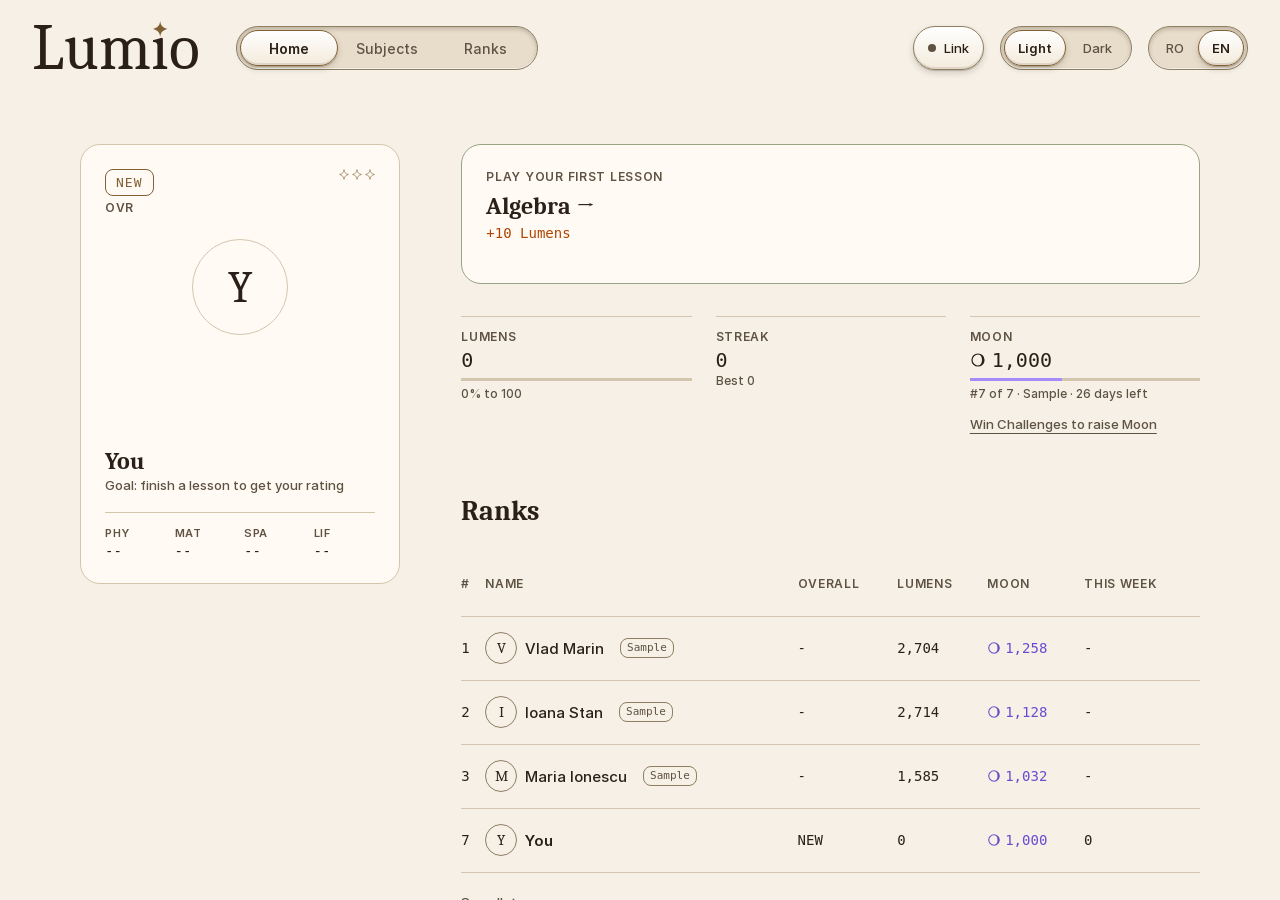
==== commit d40adf4f: "v2 wave2 C: Settings (name, sound, voice, export/import incl. v1 codes, reset, phone link) + polish " ====
--- a/v2/index.html
+++ b/v2/index.html
@@ -16,7 +16,7 @@
   <span class="word" role="img" aria-label="Lumio"><span aria-hidden="true">Lum<svg viewBox="0 0 64 70"><path d="M32 4 C34 22 41 29 60 35 C41 41 34 48 32 66 C30 48 23 41 4 35 C23 29 30 22 32 4 Z"/></svg>ıo</span></span>
   <button id="back" type="button"></button>
   <span id="crumb"></span>
-  <nav id="top"><button type="button" data-t="home"></button><button type="button" data-t="subjects"></button><button type="button" data-t="ranks"></button></nav>
+  <nav id="top"><button type="button" data-t="home"></button><button type="button" data-t="subjects"></button><button type="button" data-t="ranks"></button><button type="button" data-t="settings"></button></nav>
   <span class="sp"></span>
   <div id="gview" class="grp" role="group"><button type="button" data-v="galaxy"></button><button type="button" data-v="tabs"></button></div>
   <div id="gtheme" class="grp" role="group"><button type="button" data-th="light"></button><button type="button" data-th="dark"></button></div>
@@ -28,6 +28,7 @@
   <nav id="tabs"></nav>
   <section id="term"></section>
   <section id="ranks"></section>
+  <section id="settings"></section>
   <section id="lesson"></section>
 </main>
 <nav id="tabbar"></nav>
--- a/v2/css/tokens.css
+++ b/v2/css/tokens.css
@@ -545,3 +545,42 @@
  #lchip{right:var(--s2)}
 }
 @media (prefers-reduced-motion:reduce){#toast,#toast.on,.race .tr i{transition:none}}
+/* ===== wave 2 C Settings (js/settings.js; spec-port-wave2 C1) + polish P (header, h1, 44px capsules, Link label) ===== */
+#settings{position:absolute;inset:0;display:none;overflow:auto;background:var(--bg);padding:var(--s5) 80px}
+body[data-tab=settings] #settings{display:block}
+.s-in{max-width:62ch;margin:0 auto}
+.s-in h2{font:400 44px/1.2 var(--head);margin-bottom:var(--s2)}
+.s-in h4{margin:var(--s4) 0 0;font:500 12px var(--ui);text-transform:uppercase;letter-spacing:.06em;color:var(--muted)}
+.srow{display:flex;flex-wrap:wrap;align-items:center;justify-content:space-between;gap:var(--s1) var(--s2);min-height:56px;padding:var(--s1) 0;border-bottom:1px solid var(--line)}
+.sl-l{flex:1 1 200px;min-width:0}.sl-l b,.sl-l label{display:block;font:500 15px var(--ui);color:var(--ink)}.sl-l small{display:block;margin-top:2px;font-size:13px;color:var(--muted)}
+.srow .pseg{height:44px;border-radius:22px}.srow .pseg::before{border-radius:18px}
+.srow .sl{flex:1 1 240px;max-width:340px;--c:var(--tan)}
+.s-in input,.s-in select{height:44px;min-width:0;padding:0 12px;background:var(--inset-bg);border:1px solid var(--edge);border-radius:var(--r2);box-shadow:var(--inset);color:var(--ink);font:400 15px var(--ui)}
+.s-in .sl input{height:44px;padding:0;background-color:transparent;border:0;box-shadow:none;border-radius:0}
+.s-in select option{background:var(--card);color:var(--ink)}
+#set-name,.s-in select{flex:1 1 200px;max-width:320px}
+.s-code{flex:1 1 auto;font:400 13px var(--mono)!important}
+.s-pair{display:flex;gap:var(--s1);flex:1 1 100%;min-width:0}
+.s-act{display:flex;flex-wrap:wrap;gap:var(--s1)}
+.srow .outline,.s-act .outline{flex:none;margin:0;height:44px;color:var(--ink)}
+.s-err{color:var(--bad);font-size:13px}.s-err:not(:empty){padding-top:var(--s1)}
+.udlg .s-act{justify-content:flex-end}
+.sw{display:inline-flex;align-items:center;gap:var(--s1);min-height:44px;padding:0;background:none;border:0;color:var(--ink);font:500 13px var(--ui);cursor:pointer}
+.sw-w{position:relative;flex:none;width:56px;height:28px;box-sizing:border-box;background:var(--inset-bg);border:1px solid var(--edge);border-radius:14px;box-shadow:var(--inset);transition:background .2s ease-out}
+.sw-w i{position:absolute;top:2px;left:2px;width:22px;height:22px;box-sizing:border-box;background:var(--raise-bg);border:1px solid var(--edge);border-radius:50%;box-shadow:var(--raise);transition:transform .2s ease-out}
+.sw[aria-checked=true] .sw-w{background:var(--tan)}.sw[aria-checked=true] .sw-w i{transform:translateX(28px)}
+.sw-t{min-width:4em;text-align:left}
+@media (max-width:699px){#settings{padding:var(--s3) var(--s2) 96px}.s-in h2{font-size:32px}.srow .sl,#set-name,.s-in select{max-width:none}}
+@media (prefers-reduced-motion:reduce){.sw-w,.sw-w i{transition:none}}
+/* polish P4: Back never wraps; lesson h1 32px, long words wrap inside their column (Gas title no longer touches the canvas) */
+#back{flex:none;white-space:nowrap}
+@media (min-width:700px){.lesson-in>h1{font-size:32px;overflow-wrap:anywhere;padding-right:var(--s2)}}
+/* polish: desktop segmented capsules + Link + Back at a 44px touch target (projectile mode capsule keeps its spec height) */
+@media (min-width:700px){#top,#bar .grp,.ink-io,.pseg{height:44px;border-radius:22px}:is(#top,#bar .grp,.ink-io,.pseg)::before{border-radius:18px}#plink,#back{height:44px;border-radius:22px}}
+/* polish P1/P2 at phone width: no Galaxy/Tabs inside a lesson (header 3 rows -> 2); Link pill shows its word when the header has room */
+@media (max-width:699px){body[data-level=planet] #bar #gview{display:none}}
+@media (min-width:370px) and (max-width:599px){body:not([data-level=planet]) #plink{width:auto;padding:0 12px}body:not([data-level=planet]) #plink span{display:inline}}
+#top,#bar .grp,#plink{flex:none}
+/* header with the 4th tab: Galaxy/Tabs only outside lessons (it has no effect inside one); narrow desktops wrap instead of scrolling sideways */
+body[data-level=planet] #bar #gview{display:none}
+@media (min-width:700px) and (max-width:1279px){#bar{column-gap:12px}#crumb{display:none}#top button{padding:0 14px}#bar{flex-wrap:wrap;height:auto;min-height:96px;padding-top:var(--s2);padding-bottom:var(--s2);row-gap:var(--s1)}}
